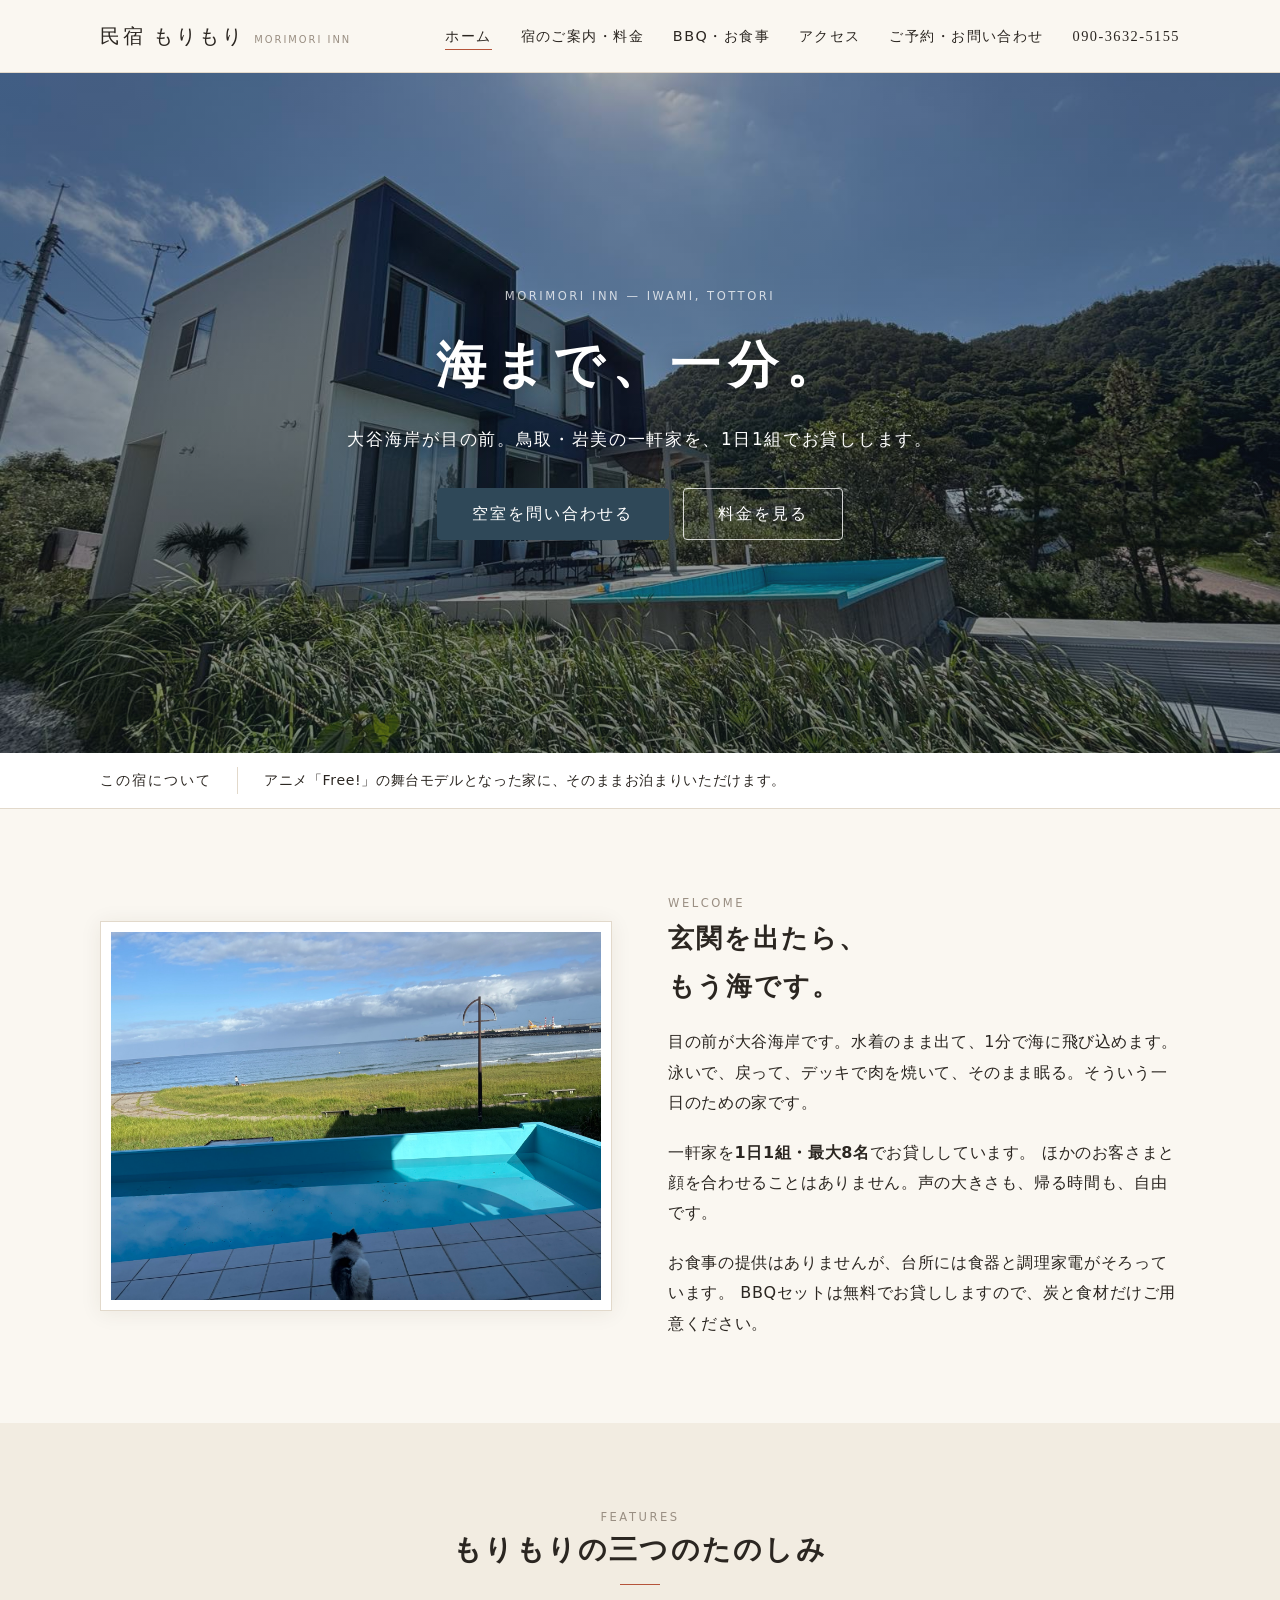
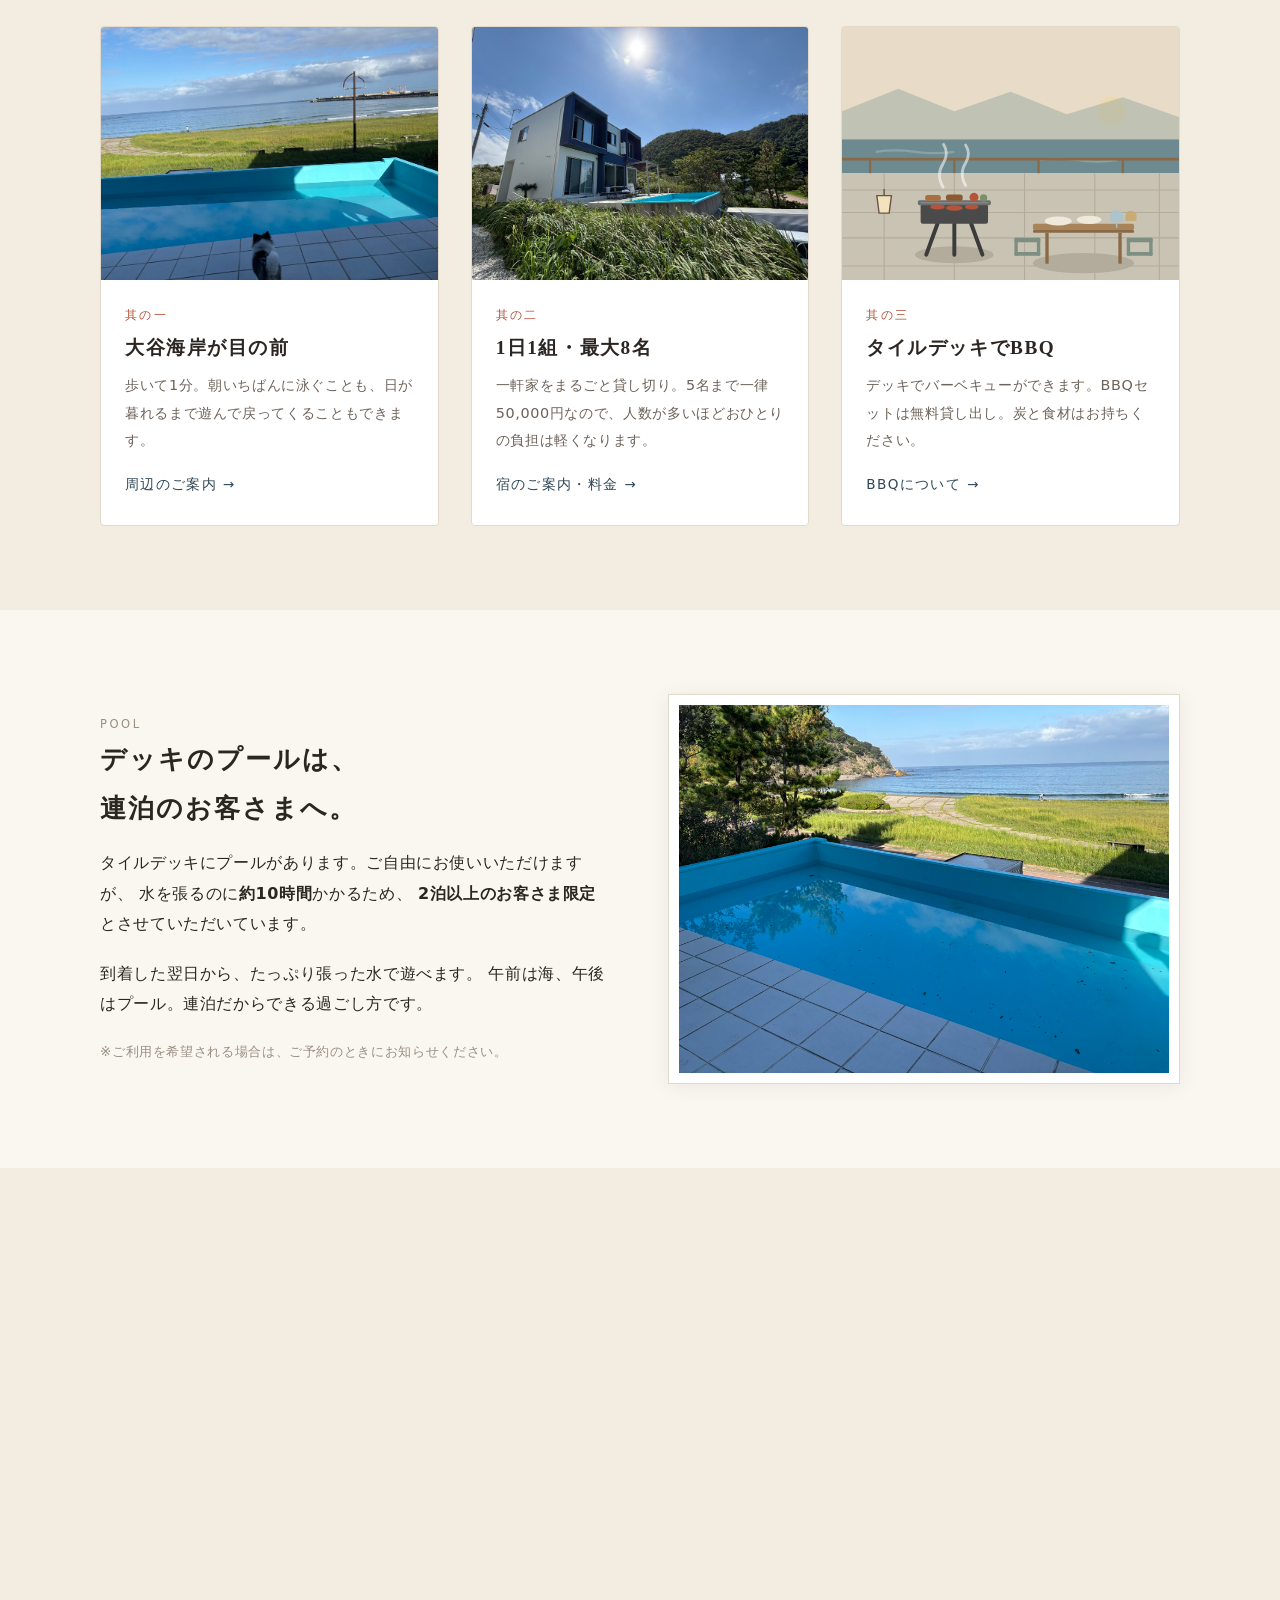
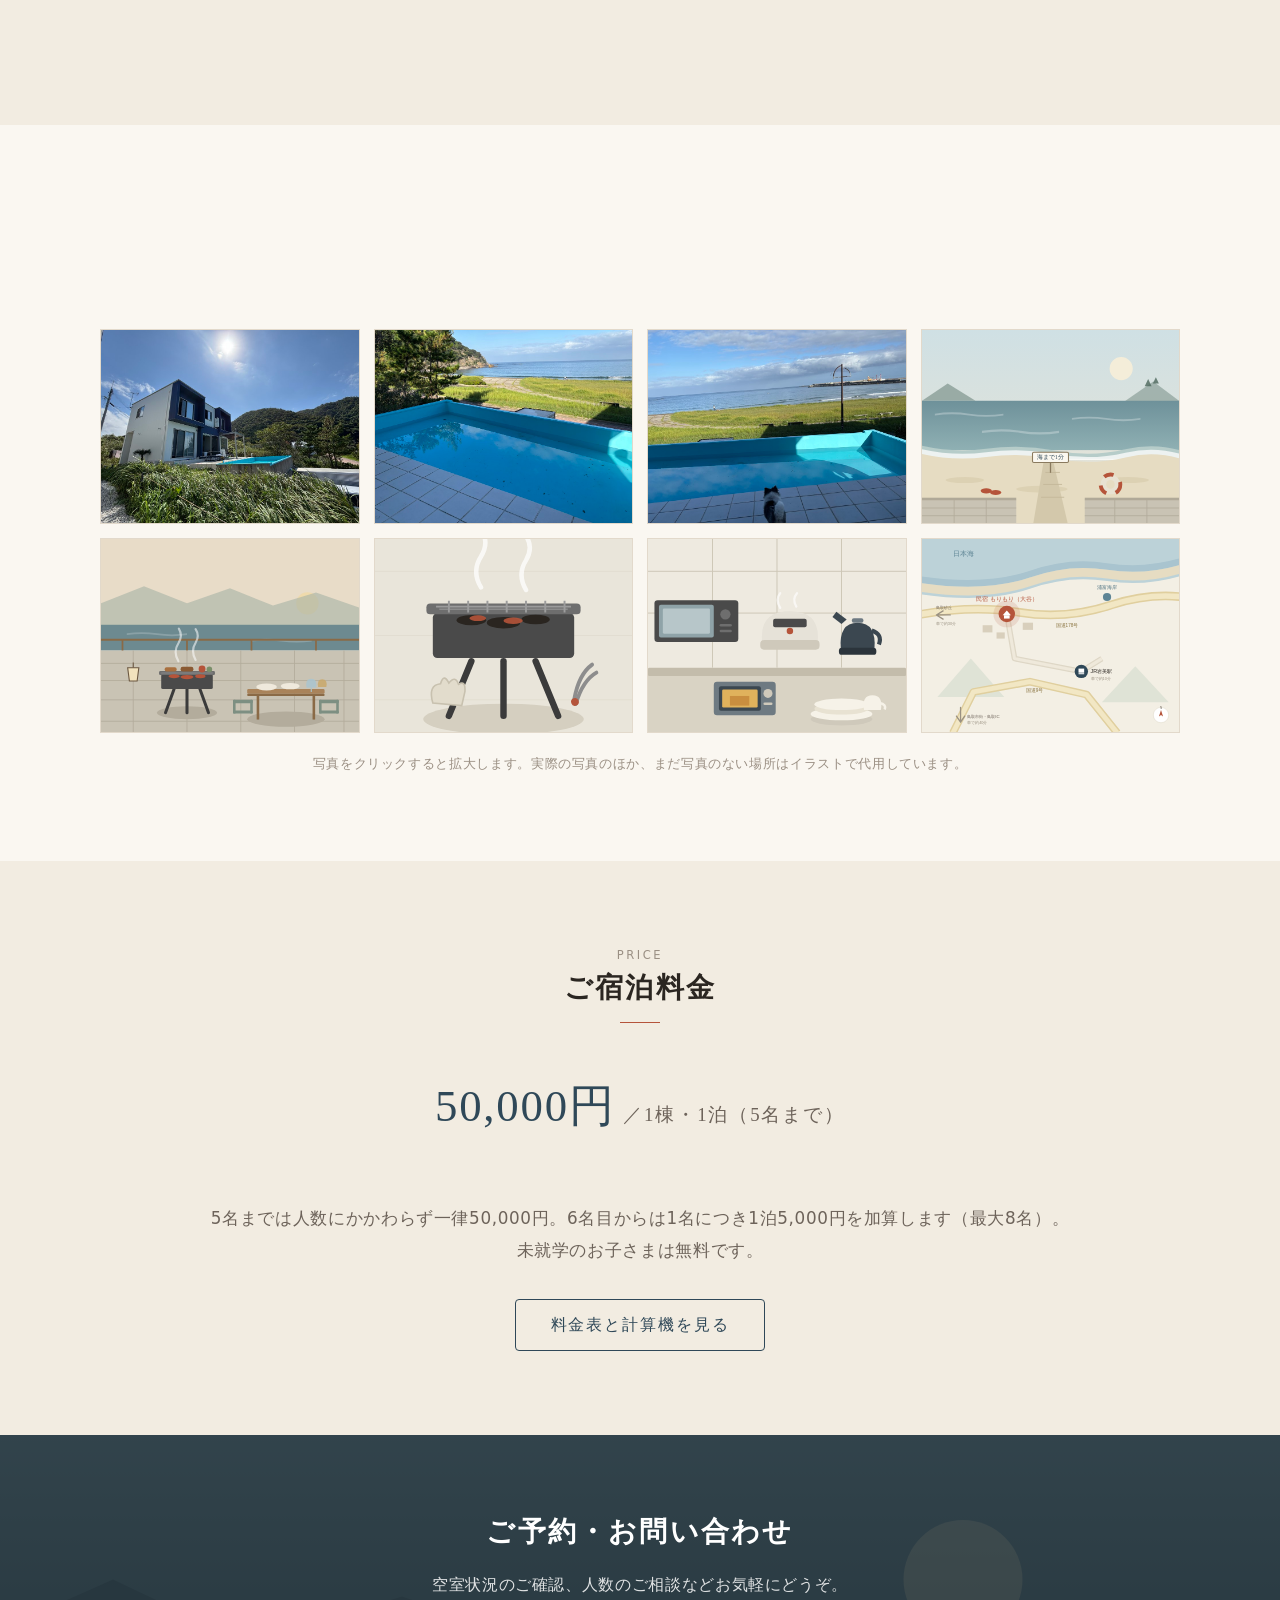
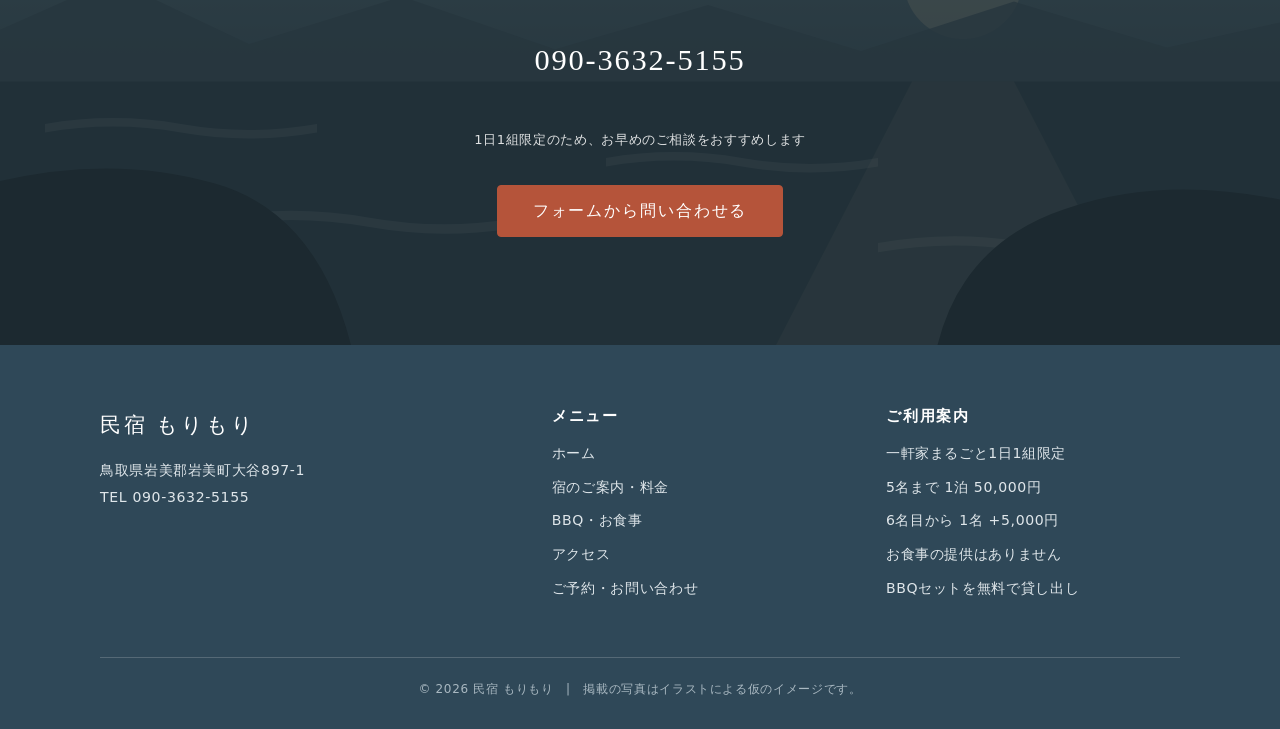
==== index.html @ f7eefd0c "民宿もりもりのウェブサイトを追加 鳥取県岩美町の一棟貸し宿のサイト。ビルド不要の静的HTML/CSS/JSで構成。  - トップ、宿のご案内・料金、BBQ・お食事、アクセス、ご予約の5ページ - 人数" ====
<!DOCTYPE html>
<html lang="ja">
<head>
<meta charset="UTF-8">
<meta name="viewport" content="width=device-width, initial-scale=1">
<title>民宿 もりもり｜大谷海岸が目の前、鳥取・岩美の一軒家貸し切り</title>
<meta name="description" content="海まで徒歩1分。鳥取県岩美町大谷の一軒家を1日1組・最大8名で貸し切り。5名まで1泊50,000円、タイルデッキでBBQ。アニメ「Free!」の舞台モデルになった家です。">
<meta property="og:title" content="民宿 もりもり｜大谷海岸が目の前、鳥取・岩美の一軒家貸し切り">
<meta property="og:description" content="海まで徒歩1分。鳥取県岩美町大谷の一軒家を1日1組・最大8名で貸し切り。5名まで1泊50,000円、タイルデッキでBBQ。アニメ「Free!」の舞台モデルになった家です。">
<meta property="og:type" content="website">
<meta property="og:image" content="images/photo-exterior.jpg">
<link rel="icon" type="image/svg+xml" href="images/favicon.svg">
<link rel="stylesheet" href="css/style.css">
<script src="js/main.js" defer></script>
</head>
<body>
<a class="skip-link" href="#main">本文へスキップ</a>

<header class="header">
  <div class="container header__inner">
    <a class="logo" href="index.html">
      民宿 もりもり
      <span class="logo__sub">MORIMORI INN</span>
    </a>

    <button class="nav-toggle" type="button" aria-expanded="false" aria-controls="global-nav">
      <span></span><span></span><span></span>
      <span class="visually-hidden">メニューを開く</span>
    </button>

    <nav class="nav" id="global-nav" aria-label="メインメニュー">
      <ul class="nav__list">
        <li><a href="index.html" aria-current="page">ホーム</a></li>
        <li><a href="house.html">宿のご案内・料金</a></li>
        <li><a href="bbq.html">BBQ・お食事</a></li>
        <li><a href="access.html">アクセス</a></li>
        <li><a href="contact.html">ご予約・お問い合わせ</a></li>
        <li class="nav__tel"><a href="tel:09036325155">090-3632-5155</a></li>
      </ul>
    </nav>
  </div>
</header>

<main id="main">

<section class="hero">
  <img class="hero__bg" src="images/photo-exterior-hero.jpg" alt="">
  <div class="hero__overlay"></div>
  <div class="hero__body">
    <span class="en">Morimori Inn &mdash; Iwami, Tottori</span>
    <h1 class="hero__title">海まで、一分。</h1>
    <p class="hero__lead">大谷海岸が目の前。鳥取・岩美の一軒家を、1日1組でお貸しします。</p>
    <div class="hero__actions">
      <a class="btn" href="contact.html">空室を問い合わせる</a>
      <a class="btn btn--ghost" href="house.html">料金を見る</a>
    </div>
  </div>
</section>

<div class="topics">
  <div class="container topics__inner">
    <span class="topics__label">この宿について</span>
    <ul class="topics__list">
      <li>アニメ「Free!」の舞台モデルとなった家に、そのままお泊まりいただけます。</li>
    </ul>
  </div>
</div>

<section class="section">
  <div class="container">
    <div class="greeting__grid">
      <div class="frame reveal">
        <img src="images/photo-sea.jpg" alt="デッキから見た大谷海岸。芝地の先がすぐ砂浜です" width="1800" height="1350">
      </div>
      <div class="greeting__body reveal">
        <span class="en">Welcome</span>
        <h2>玄関を出たら、<br>もう海です。</h2>
        <p>
          目の前が大谷海岸です。水着のまま出て、1分で海に飛び込めます。
          泳いで、戻って、デッキで肉を焼いて、そのまま眠る。そういう一日のための家です。
        </p>
        <p>
          一軒家を<strong>1日1組・最大8名</strong>でお貸ししています。
          ほかのお客さまと顔を合わせることはありません。声の大きさも、帰る時間も、自由です。
        </p>
        <p>
          お食事の提供はありませんが、台所には食器と調理家電がそろっています。
          BBQセットは無料でお貸ししますので、炭と食材だけご用意ください。
        </p>
      </div>
    </div>
  </div>
</section>

<section class="section section--tint">
  <div class="container">
    <div class="section-title reveal">
      <span class="en">Features</span>
      <h2>もりもりの三つのたのしみ</h2>
    </div>

    <div class="features">
      <article class="feature reveal">
        <img src="images/photo-sea-sm.jpg" alt="デッキから見た大谷海岸" width="900" height="675">
        <div class="feature__body">
          <span class="feature__no">其の一</span>
          <h3>大谷海岸が目の前</h3>
          <p>歩いて1分。朝いちばんに泳ぐことも、日が暮れるまで遊んで戻ってくることもできます。</p>
          <a class="more" href="access.html">周辺のご案内</a>
        </div>
      </article>

      <article class="feature reveal">
        <img src="images/photo-exterior-sm.jpg" alt="一軒家の外観" width="900" height="675">
        <div class="feature__body">
          <span class="feature__no">其の二</span>
          <h3>1日1組・最大8名</h3>
          <p>一軒家をまるごと貸し切り。5名まで一律50,000円なので、人数が多いほどおひとりの負担は軽くなります。</p>
          <a class="more" href="house.html">宿のご案内・料金</a>
        </div>
      </article>

      <article class="feature reveal">
        <img src="images/deck-bbq.svg" alt="タイルデッキでのバーベキュー" width="1200" height="900">
        <div class="feature__body">
          <span class="feature__no">其の三</span>
          <h3>タイルデッキでBBQ</h3>
          <p>デッキでバーベキューができます。BBQセットは無料貸し出し。炭と食材はお持ちください。</p>
          <a class="more" href="bbq.html">BBQについて</a>
        </div>
      </article>
    </div>
  </div>
</section>

<section class="section">
  <div class="container">
    <div class="greeting__grid">
      <div class="greeting__body reveal">
        <span class="en">Pool</span>
        <h2>デッキのプールは、<br>連泊のお客さまへ。</h2>
        <p>
          タイルデッキにプールがあります。ご自由にお使いいただけますが、
          水を張るのに<strong>約10時間</strong>かかるため、
          <strong>2泊以上のお客さま限定</strong>とさせていただいています。
        </p>
        <p>
          到着した翌日から、たっぷり張った水で遊べます。
          午前は海、午後はプール。連泊だからできる過ごし方です。
        </p>
        <p style="font-size:.84rem;color:var(--ink-mute)">
          ※ご利用を希望される場合は、ご予約のときにお知らせください。
        </p>
      </div>
      <div class="frame reveal">
        <img src="images/photo-pool.jpg" alt="タイルデッキのプール。その先に大谷海岸が広がります" width="1800" height="1350">
      </div>
    </div>
  </div>
</section>

<section class="section section--tint">
  <div class="container">
    <div class="greeting__grid">
      <div class="greeting__body reveal">
        <span class="en">Anime Location</span>
        <h2>アニメ「Free!」の<br>舞台になった家</h2>
        <p>
          岩美町は、テレビアニメ「Free!」の舞台のモデルになった町です。
          この家も作中に登場しました。
        </p>
        <p>
          画面で見た場所に立って、そのまま泊まる。聖地巡礼でお越しの方に、
          そういう過ごし方をしていただけます。海も駅も、歩いた道もそのままです。
        </p>
        <p style="font-size:.84rem;color:var(--ink-mute)">
          ※当宿は作品の公式施設ではありません。訪問の際は、近隣のお住まいの方へのご配慮をお願いします。
        </p>
      </div>
      <div class="frame reveal">
        <img src="images/photo-exterior.jpg" alt="作中に登場した家の外観" width="1800" height="1350">
      </div>
    </div>
  </div>
</section>

<section class="section">
  <div class="container">
    <div class="section-title reveal">
      <span class="en">Gallery</span>
      <h2>宿のようす</h2>
    </div>
    <div class="gallery reveal">
      <button type="button"><img src="images/photo-exterior-sm.jpg" alt="一軒家の外観。奥に山、手前にプールとデッキ" loading="lazy"></button>
      <button type="button"><img src="images/photo-pool-sm.jpg" alt="タイルデッキのプールと、その先に広がる大谷海岸" loading="lazy"></button>
      <button type="button"><img src="images/photo-sea-sm.jpg" alt="デッキから見た大谷海岸と沖の防波堤" loading="lazy"></button>
      <button type="button"><img src="images/beach.svg" alt="海までの道のりのイメージ" loading="lazy"></button>
      <button type="button"><img src="images/deck-bbq.svg" alt="タイルデッキでのバーベキュー（イメージ）" loading="lazy"></button>
      <button type="button"><img src="images/grill.svg" alt="貸し出しているBBQコンロ（イメージ）" loading="lazy"></button>
      <button type="button"><img src="images/kitchen.svg" alt="台所の調理家電と食器（イメージ）" loading="lazy"></button>
      <button type="button"><img src="images/map.svg" alt="周辺の地図" loading="lazy"></button>
    </div>
    <p style="text-align:center;margin-top:1.2rem;font-size:.82rem;color:var(--ink-mute)">
      写真をクリックすると拡大します。実際の写真のほか、まだ写真のない場所はイラストで代用しています。
    </p>
  </div>
</section>

<section class="section section--tint">
  <div class="container">
    <div class="section-title reveal">
      <span class="en">Price</span>
      <h2>ご宿泊料金</h2>
    </div>
    <div class="price-highlight reveal">
      <p class="amount">50,000円<small>／1棟・1泊（5名まで）</small></p>
      <p class="lead">
        5名までは人数にかかわらず一律50,000円。6名目からは1名につき1泊5,000円を加算します（最大8名）。<br>
        未就学のお子さまは無料です。
      </p>
      <p style="margin-top:2rem"><a class="btn btn--ghost" href="house.html#price">料金表と計算機を見る</a></p>
    </div>
  </div>
</section>

<section class="cta">
  <img class="cta__bg" src="images/coast.svg" alt="">
  <div class="cta__overlay"></div>
  <div class="container cta__body">
    <h2>ご予約・お問い合わせ</h2>
    <p>空室状況のご確認、人数のご相談などお気軽にどうぞ。</p>
    <p><a class="cta__tel" href="tel:09036325155">090-3632-5155</a></p>
    <p class="cta__hours">1日1組限定のため、お早めのご相談をおすすめします</p>
    <p style="margin-top:1.6rem"><a class="btn btn--kaki" href="contact.html">フォームから問い合わせる</a></p>
  </div>
</section>

<script type="application/ld+json">
{
  "@context": "https://schema.org",
  "@type": "LodgingBusiness",
  "name": "民宿 もりもり",
  "description": "大谷海岸まで徒歩1分。鳥取県岩美町大谷の一軒家を1日1組・最大8名で貸し切りにできる宿。タイルデッキでBBQが楽しめます。",
  "telephone": "+81-90-3632-5155",
  "address": {
    "@type": "PostalAddress",
    "addressRegion": "鳥取県",
    "addressLocality": "岩美郡岩美町",
    "streetAddress": "大谷897-1",
    "addressCountry": "JP"
  },
  "numberOfRooms": 1,
  "checkinTime": "15:00",
  "checkoutTime": "10:00",
  "priceRange": "¥50,000〜¥65,000"
}
</script>
</main>

<footer class="footer">
  <div class="container">
    <div class="footer__grid">
      <div>
        <p class="footer__logo">民宿 もりもり</p>
        <p>
          鳥取県岩美郡岩美町大谷897-1<br>
          TEL <a href="tel:09036325155">090-3632-5155</a>
        </p>
      </div>
      <div>
        <h3>メニュー</h3>
        <ul>
          <li><a href="index.html">ホーム</a></li>
          <li><a href="house.html">宿のご案内・料金</a></li>
          <li><a href="bbq.html">BBQ・お食事</a></li>
          <li><a href="access.html">アクセス</a></li>
          <li><a href="contact.html">ご予約・お問い合わせ</a></li>
        </ul>
      </div>
      <div>
        <h3>ご利用案内</h3>
        <ul>
          <li>一軒家まるごと1日1組限定</li>
          <li>5名まで 1泊 50,000円</li>
          <li>6名目から 1名 +5,000円</li>
          <li>お食事の提供はありません</li>
          <li>BBQセットを無料で貸し出し</li>
        </ul>
      </div>
    </div>
    <p class="footer__copy">
      &copy; <span id="year">2026</span> 民宿 もりもり　|　掲載の写真はイラストによる仮のイメージです。
    </p>
  </div>
</footer>
</body>
</html>
---- css/style.css ----
@charset "UTF-8";

/* =========================================================
   民宿 もりもり - 共通スタイル
   1. 変数・リセット
   2. タイポグラフィ
   3. 共通パーツ（ヘッダー / フッター / ボタン / セクション）
   4. トップページ
   5. 下層ページ（客室・料理・アクセス・お問い合わせ）
   6. レスポンシブ
   ========================================================= */

/* ---------- 1. 変数・リセット ---------- */
:root {
  --bg:        #faf7f1;  /* 生成り */
  --bg-tint:   #f2ece1;  /* 一段濃い和紙色 */
  --surface:   #ffffff;
  --ink:       #2b2621;  /* 墨 */
  --ink-sub:   #6d635a;
  --ink-mute:  #9a8f83;
  --accent:    #2f4858;  /* 藍 */
  --accent-dk: #223644;
  --kaki:      #b5543a;  /* 柿渋 */
  --line:      #e2d9cb;
  --shadow:    0 2px 20px rgba(60, 45, 30, .08);
  --radius:    4px;
  --maxw:      1080px;
  --nav-h:     72px;

  --serif: "Yu Mincho", YuMincho, "Hiragino Mincho ProN", "Hiragino Mincho Pro", "Noto Serif JP", "MS PMincho", serif;
  --sans:  "Hiragino Kaku Gothic ProN", "Hiragino Sans", "Noto Sans JP", Meiryo, system-ui, sans-serif;
}

*, *::before, *::after { box-sizing: border-box; }

html { scroll-behavior: smooth; }

/* ページ内リンクの着地点が固定ヘッダーに隠れないようにする */
[id] { scroll-margin-top: calc(var(--nav-h) + 24px); }

body {
  margin: 0;
  background: var(--bg);
  color: var(--ink);
  font-family: var(--sans);
  font-size: 16px;
  line-height: 1.9;
  letter-spacing: .04em;
  -webkit-font-smoothing: antialiased;
  text-size-adjust: 100%;
}

img, svg { max-width: 100%; height: auto; vertical-align: middle; }
a { color: var(--accent); text-decoration: none; transition: opacity .2s, color .2s; }
a:hover { opacity: .7; }
ul, ol { padding-left: 1.3em; }
figure { margin: 0; }

/* キーボード操作時のフォーカスを明示 */
:focus-visible { outline: 2px solid var(--kaki); outline-offset: 3px; }

/* 読み上げ専用テキスト */
.visually-hidden {
  position: absolute; width: 1px; height: 1px;
  margin: -1px; padding: 0; border: 0;
  clip-path: inset(50%); overflow: hidden; white-space: nowrap;
}

/* スキップリンク */
.skip-link {
  position: absolute; top: -100px; left: 16px; z-index: 200;
  background: var(--accent); color: #fff;
  padding: 10px 18px; border-radius: 0 0 var(--radius) var(--radius);
}
.skip-link:focus { top: 0; }

/* ---------- 2. タイポグラフィ ---------- */
h1, h2, h3, h4 {
  font-family: var(--serif);
  font-weight: 600;
  line-height: 1.5;
  letter-spacing: .08em;
  margin: 0 0 .6em;
}
h2 { font-size: 1.75rem; }
h3 { font-size: 1.2rem; }
p  { margin: 0 0 1.2em; }
p:last-child { margin-bottom: 0; }

.lead { font-size: 1.05rem; color: var(--ink-sub); }
.en   { font-family: var(--sans); font-size: .72rem; letter-spacing: .22em; color: var(--ink-mute); text-transform: uppercase; display: block; }

/* 縦書き風の飾り罫を持つ見出し */
.section-title { text-align: center; margin-bottom: 2.6rem; }
.section-title h2 { margin-bottom: .2em; }
.section-title h2::after {
  content: ""; display: block;
  width: 40px; height: 1px; margin: .8rem auto 0;
  background: var(--kaki);
}

/* ---------- 3. 共通パーツ ---------- */
.container { width: min(100% - 40px, var(--maxw)); margin-inline: auto; }
.section { padding: 84px 0; }
.section--tint { background: var(--bg-tint); }

/* ヘッダー */
.header {
  position: sticky; top: 0; z-index: 100;
  background: rgba(250, 247, 241, .94);
  backdrop-filter: blur(6px);
  border-bottom: 1px solid var(--line);
}
.header__inner {
  height: var(--nav-h);
  display: flex; align-items: center; justify-content: space-between;
}
.logo { display: flex; align-items: baseline; gap: .6rem; font-family: var(--serif); font-size: 1.25rem; letter-spacing: .14em; color: var(--ink); }
.logo:hover { opacity: 1; color: var(--accent); }
.logo__sub { font-family: var(--sans); font-size: .62rem; letter-spacing: .2em; color: var(--ink-mute); }

.nav__list { display: flex; align-items: center; gap: 1.8rem; list-style: none; margin: 0; padding: 0; }
.nav__list a { color: var(--ink); font-size: .9rem; letter-spacing: .1em; padding: .4em 0; position: relative; }
.nav__list a::after {
  content: ""; position: absolute; left: 0; bottom: 0;
  width: 100%; height: 1px; background: var(--kaki);
  transform: scaleX(0); transform-origin: right; transition: transform .25s;
}
.nav__list a:hover { opacity: 1; }
.nav__list a:hover::after,
.nav__list a[aria-current="page"]::after { transform: scaleX(1); transform-origin: left; }

.nav__tel { font-family: var(--serif); font-size: 1rem; letter-spacing: .06em; }

/* ハンバーガー */
.nav-toggle {
  display: none;
  width: 44px; height: 44px; padding: 0;
  background: none; border: 0; cursor: pointer;
}
.nav-toggle span {
  display: block; width: 24px; height: 1px; margin: 6px auto;
  background: var(--ink); transition: transform .3s, opacity .3s;
}
.nav-toggle[aria-expanded="true"] span:nth-child(1) { transform: translateY(7px) rotate(45deg); }
.nav-toggle[aria-expanded="true"] span:nth-child(2) { opacity: 0; }
.nav-toggle[aria-expanded="true"] span:nth-child(3) { transform: translateY(-7px) rotate(-45deg); }

/* ボタン */
.btn {
  display: inline-flex; align-items: center; justify-content: center; gap: .5em;
  min-height: 52px; padding: 0 2.2em;
  font-family: var(--serif); font-size: .98rem; letter-spacing: .12em;
  border: 1px solid var(--accent); border-radius: var(--radius);
  background: var(--accent); color: #fff; cursor: pointer;
  transition: background .25s, color .25s, border-color .25s;
}
.btn:hover { background: var(--accent-dk); border-color: var(--accent-dk); color: #fff; opacity: 1; }
.btn--ghost { background: transparent; color: var(--accent); }
.btn--ghost:hover { background: var(--accent); color: #fff; }
.btn--kaki { background: var(--kaki); border-color: var(--kaki); }
.btn--kaki:hover { background: #99432c; border-color: #99432c; }

/* 罫線で囲った情報ボックス */
.note {
  border: 1px solid var(--line); background: var(--surface);
  padding: 1.4rem 1.6rem; border-radius: var(--radius);
  font-size: .92rem; color: var(--ink-sub);
}
.note h3 { font-size: 1rem; margin-bottom: .5em; color: var(--ink); }
.note ul { margin: 0; }

/* 表 */
.table { width: 100%; border-collapse: collapse; font-size: .95rem; background: var(--surface); }
.table th, .table td { padding: .9rem 1rem; border: 1px solid var(--line); text-align: left; vertical-align: top; }
.table th { background: var(--bg-tint); font-weight: 600; white-space: nowrap; }
.table td.num { text-align: right; font-variant-numeric: tabular-nums; white-space: nowrap; }
.table-wrap { overflow-x: auto; }

/* パンくず */
.breadcrumb { font-size: .78rem; color: var(--ink-mute); padding: 1rem 0; }
.breadcrumb ol { display: flex; flex-wrap: wrap; gap: .5em; list-style: none; margin: 0; padding: 0; }
.breadcrumb li + li::before { content: "／"; margin-right: .5em; color: var(--line); }
.breadcrumb a { color: var(--ink-sub); }

/* 下層ページの見出し帯 */
.page-head { position: relative; padding: 56px 0 44px; background: var(--bg-tint); border-bottom: 1px solid var(--line); text-align: center; }
.page-head h1 { font-size: 2rem; margin-bottom: .2em; }
.page-head p { color: var(--ink-sub); font-size: .95rem; margin: 0; }

/* フッター */
.footer { background: var(--accent); color: #dfe6ea; padding: 60px 0 28px; font-size: .88rem; }
.footer a { color: #dfe6ea; }
.footer__grid { display: grid; grid-template-columns: 1.4fr 1fr 1fr; gap: 40px; }
.footer__logo { font-family: var(--serif); font-size: 1.3rem; letter-spacing: .14em; color: #fff; margin-bottom: .8rem; }
.footer h3 { color: #fff; font-size: .95rem; letter-spacing: .12em; margin-bottom: .8em; }
.footer ul { list-style: none; margin: 0; padding: 0; }
.footer li { margin-bottom: .5em; }
.footer__copy { margin-top: 48px; padding-top: 20px; border-top: 1px solid rgba(255,255,255,.18); text-align: center; font-size: .75rem; color: #a9b8c1; }

/* スクロールで現れるアニメーション（JSが .is-visible を付与） */
.reveal { opacity: 0; transform: translateY(18px); transition: opacity .7s ease, transform .7s ease; }
.reveal.is-visible { opacity: 1; transform: none; }
@media (prefers-reduced-motion: reduce) {
  html { scroll-behavior: auto; }
  .reveal { opacity: 1; transform: none; transition: none; }
}

/* ---------- 4. トップページ ---------- */
.hero { position: relative; height: clamp(440px, 78vh, 680px); overflow: hidden; display: grid; place-items: center; }
.hero__bg { position: absolute; inset: 0; width: 100%; height: 100%; object-fit: cover; }
.hero__bg::after { content: ""; }
.hero__overlay { position: absolute; inset: 0; background: linear-gradient(180deg, rgba(20,28,34,.34), rgba(20,28,34,.5)); }
.hero__body { position: relative; text-align: center; color: #fff; padding: 0 20px; }
.hero__body .en { color: rgba(255,255,255,.75); margin-bottom: 1rem; }
.hero__title {
  font-family: var(--serif); font-size: clamp(1.9rem, 5.2vw, 3.1rem);
  line-height: 1.7; letter-spacing: .16em; margin: 0 0 1rem;
  text-shadow: 0 2px 18px rgba(0,0,0,.35);
}
.hero__lead { font-size: clamp(.9rem, 2.4vw, 1.05rem); letter-spacing: .1em; margin-bottom: 2rem; text-shadow: 0 2px 12px rgba(0,0,0,.4); }
.hero__actions { display: flex; gap: 14px; justify-content: center; flex-wrap: wrap; }
.hero__actions .btn--ghost { color: #fff; border-color: rgba(255,255,255,.8); }
.hero__actions .btn--ghost:hover { background: #fff; color: var(--accent); border-color: #fff; }

/* お知らせ帯 */
.topics { background: var(--surface); border-bottom: 1px solid var(--line); }
.topics__inner { display: flex; align-items: center; gap: 1.6rem; padding: 14px 0; font-size: .88rem; }
.topics__label { font-family: var(--serif); letter-spacing: .14em; white-space: nowrap; border-right: 1px solid var(--line); padding-right: 1.6rem; }
.topics__list { list-style: none; margin: 0; padding: 0; overflow: hidden; }
.topics__list li { display: flex; gap: 1rem; }
.topics__list time { color: var(--ink-mute); font-variant-numeric: tabular-nums; white-space: nowrap; }

/* ごあいさつ */
.greeting__grid { display: grid; grid-template-columns: 1fr 1fr; gap: 56px; align-items: center; }
.greeting__body h2 { font-size: 1.6rem; line-height: 1.9; }
.greeting__sign { font-family: var(--serif); text-align: right; color: var(--ink-sub); font-size: .9rem; }
.frame { border: 1px solid var(--line); padding: 10px; background: var(--surface); box-shadow: var(--shadow); }
.frame img { display: block; width: 100%; }

/* 3つの特徴 */
.features { display: grid; grid-template-columns: repeat(3, 1fr); gap: 32px; }
.feature { background: var(--surface); border: 1px solid var(--line); border-radius: var(--radius); overflow: hidden; display: flex; flex-direction: column; }
.feature img { display: block; width: 100%; aspect-ratio: 4 / 3; object-fit: cover; }
.feature__body { padding: 24px 24px 28px; flex: 1; display: flex; flex-direction: column; }
.feature__no { font-family: var(--serif); font-size: .75rem; letter-spacing: .2em; color: var(--kaki); display: block; margin-bottom: .6em; }
.feature h3 { margin-bottom: .5em; }
.feature p { font-size: .9rem; color: var(--ink-sub); margin-bottom: 1.2em; }
.feature .more { margin-top: auto; font-size: .85rem; letter-spacing: .1em; }
.feature .more::after { content: " →"; }

/* 料金ハイライト */
.price-highlight { text-align: center; }
.price-highlight .amount { font-family: var(--serif); font-size: clamp(2rem, 6vw, 2.8rem); letter-spacing: .04em; color: var(--accent); }
.price-highlight .amount small { font-size: .42em; letter-spacing: .1em; color: var(--ink-sub); margin-left: .4em; }

/* CTA帯 */
.cta { position: relative; padding: 76px 0; text-align: center; color: #fff; overflow: hidden; }
.cta__bg { position: absolute; inset: 0; width: 100%; height: 100%; object-fit: cover; }
.cta__overlay { position: absolute; inset: 0; background: rgba(28, 40, 48, .66); }
.cta__body { position: relative; }
.cta h2 { color: #fff; }
.cta p { color: rgba(255,255,255,.85); margin-bottom: 2rem; }
.cta__tel { font-family: var(--serif); font-size: 1.9rem; letter-spacing: .06em; color: #fff; display: inline-block; margin-bottom: .2em; }
.cta__hours { font-size: .82rem; color: rgba(255,255,255,.75); }

/* ---------- 5. 下層ページ ---------- */

/* 客室一覧 */
.room { display: grid; grid-template-columns: 1.1fr 1fr; gap: 48px; align-items: center; margin-bottom: 72px; }
.room:nth-child(even) .room__media { order: 2; }
.room:last-child { margin-bottom: 0; }
.room__media img { display: block; width: 100%; border: 1px solid var(--line); }
.room__name { display: flex; align-items: baseline; gap: .8rem; flex-wrap: wrap; margin-bottom: .4em; }
.room__name h2 { margin: 0; font-size: 1.5rem; }
.room__tag { font-size: .72rem; letter-spacing: .1em; color: #fff; background: var(--kaki); padding: .25em .9em; border-radius: 999px; }
.room__spec { list-style: none; margin: 1.2rem 0; padding: 0; border-top: 1px solid var(--line); font-size: .9rem; }
.room__spec li { display: flex; gap: 1rem; padding: .6rem 0; border-bottom: 1px solid var(--line); }
.room__spec dt, .room__spec .label { width: 6.5em; flex: none; color: var(--ink-mute); }

/* 料理 */
.dish-grid { display: grid; grid-template-columns: repeat(3, 1fr); gap: 28px; }
.dish { background: var(--surface); border: 1px solid var(--line); }
.dish img { display: block; width: 100%; aspect-ratio: 1 / 1; object-fit: cover; }
.dish__body { padding: 18px 20px 22px; }
.dish h3 { font-size: 1.05rem; margin-bottom: .3em; }
.dish p { font-size: .86rem; color: var(--ink-sub); }

.season-list { display: grid; grid-template-columns: repeat(4, 1fr); gap: 20px; }
.season { background: var(--surface); border-top: 3px solid var(--kaki); padding: 22px 20px; }
.season h3 { font-size: 1.05rem; margin-bottom: .4em; }
.season p { font-size: .86rem; color: var(--ink-sub); }

/* アクセス */
.access-grid { display: grid; grid-template-columns: 1fr 1fr; gap: 48px; align-items: start; }
.map-frame { border: 1px solid var(--line); background: var(--surface); padding: 10px; }
.route { list-style: none; margin: 0; padding: 0; }
.route li { position: relative; padding: 0 0 26px 30px; border-left: 1px solid var(--line); margin-left: 6px; }
.route li:last-child { border-left-color: transparent; padding-bottom: 0; }
.route li::before {
  content: ""; position: absolute; left: -5px; top: .55em;
  width: 9px; height: 9px; border-radius: 50%;
  background: var(--bg); border: 2px solid var(--kaki);
}
.route h3 { font-size: 1rem; margin-bottom: .2em; }
.route p { font-size: .88rem; color: var(--ink-sub); margin: 0; }

.spot-grid { display: grid; grid-template-columns: repeat(3, 1fr); gap: 28px; }
.spot { background: var(--surface); border: 1px solid var(--line); padding: 22px 24px; }
.spot__dist { font-size: .75rem; letter-spacing: .1em; color: var(--kaki); display: block; margin-bottom: .4em; }
.spot h3 { font-size: 1.05rem; }
.spot p { font-size: .86rem; color: var(--ink-sub); }

/* お問い合わせフォーム */
.form-layout { display: grid; grid-template-columns: 1.4fr 1fr; gap: 56px; align-items: start; }
.form { background: var(--surface); border: 1px solid var(--line); padding: 32px; border-radius: var(--radius); }
.field { margin-bottom: 24px; }
.field > label, .field > .field__label {
  display: block; font-size: .88rem; letter-spacing: .08em; margin-bottom: .5em; font-weight: 600;
}
.required { font-size: .68rem; color: #fff; background: var(--kaki); padding: .2em .6em; border-radius: 2px; margin-left: .6em; letter-spacing: .08em; vertical-align: .1em; }
.optional { font-size: .68rem; color: var(--ink-sub); background: var(--bg-tint); border: 1px solid var(--line); padding: .2em .6em; border-radius: 2px; margin-left: .6em; letter-spacing: .08em; vertical-align: .1em; }

.field input[type="text"],
.field input[type="email"],
.field input[type="tel"],
.field input[type="date"],
.field input[type="number"],
.field select,
.field textarea {
  width: 100%; padding: .8em 1em;
  font-family: inherit; font-size: .95rem; color: var(--ink);
  background: var(--bg); border: 1px solid var(--line); border-radius: var(--radius);
  transition: border-color .2s, background .2s;
}
.field textarea { min-height: 150px; resize: vertical; line-height: 1.8; }
.field input:focus, .field select:focus, .field textarea:focus {
  border-color: var(--accent); background: #fff; outline: none;
}
.field__row { display: grid; grid-template-columns: 1fr 1fr; gap: 16px; }
.field__hint { font-size: .78rem; color: var(--ink-mute); margin-top: .4em; }
.field__error { display: none; font-size: .8rem; color: var(--kaki); margin-top: .4em; }
.field.has-error input,
.field.has-error select,
.field.has-error textarea { border-color: var(--kaki); background: #fdf5f3; }
.field.has-error .field__error { display: block; }

.radio-group { display: flex; flex-wrap: wrap; gap: 10px; }
.radio-group label {
  display: inline-flex; align-items: center; gap: .5em;
  padding: .6em 1.2em; border: 1px solid var(--line); border-radius: var(--radius);
  background: var(--bg); font-size: .9rem; cursor: pointer; transition: border-color .2s, background .2s;
}
.radio-group label:hover { border-color: var(--accent); }
.radio-group input { accent-color: var(--accent); }

.form__submit { text-align: center; margin-top: 32px; }
.form__submit .btn { min-width: 260px; }

.form-result {
  display: none; margin-bottom: 24px; padding: 20px 24px;
  border-left: 3px solid var(--accent); background: var(--bg-tint); font-size: .92rem;
}
.form-result.is-shown { display: block; }
.form-result h3 { font-size: 1.05rem; margin-bottom: .4em; }

.contact-side .note + .note { margin-top: 20px; }
.contact-side .tel-big { font-family: var(--serif); font-size: 1.6rem; letter-spacing: .04em; color: var(--accent); display: block; }

/* よくある質問 */
.faq { border-top: 1px solid var(--line); }
.faq__item { border-bottom: 1px solid var(--line); }
.faq__q {
  width: 100%; display: flex; gap: 1rem; align-items: flex-start;
  padding: 1.2rem .2rem; background: none; border: 0; cursor: pointer;
  font-family: var(--serif); font-size: 1rem; text-align: left; color: var(--ink); letter-spacing: .06em;
}
.faq__q::before { content: "Q"; color: var(--kaki); font-size: .9rem; line-height: 1.8; }
.faq__q::after {
  content: ""; margin-left: auto; flex: none;
  width: 9px; height: 9px; margin-top: .55em;
  border-right: 1px solid var(--ink-sub); border-bottom: 1px solid var(--ink-sub);
  transform: rotate(45deg); transition: transform .25s;
}
.faq__q[aria-expanded="true"]::after { transform: rotate(-135deg); }
.faq__a { display: none; gap: 1rem; padding: 0 .2rem 1.4rem 2rem; font-size: .92rem; color: var(--ink-sub); }
.faq__a.is-open { display: block; }

/* 画像を並べるギャラリー（クリックで拡大） */
.gallery { display: grid; grid-template-columns: repeat(4, 1fr); gap: 14px; }
.gallery button { padding: 0; border: 1px solid var(--line); background: none; cursor: zoom-in; display: block; line-height: 0; }
.gallery img { display: block; width: 100%; aspect-ratio: 4 / 3; object-fit: cover; transition: opacity .25s; }
.gallery button:hover img { opacity: .82; }

.lightbox {
  position: fixed; inset: 0; z-index: 300;
  display: none; place-items: center;
  background: rgba(20, 24, 28, .88); padding: 24px;
}
.lightbox.is-open { display: grid; }
.lightbox img { max-width: min(100%, 900px); max-height: 82vh; border: 6px solid #fff; }
.lightbox__caption { color: #fff; text-align: center; font-size: .85rem; margin-top: 14px; letter-spacing: .08em; }
.lightbox__close {
  position: absolute; top: 18px; right: 18px;
  width: 48px; height: 48px; border: 1px solid rgba(255,255,255,.5); border-radius: 50%;
  background: none; color: #fff; font-size: 1.4rem; line-height: 1; cursor: pointer;
}
.lightbox__close:hover { background: rgba(255,255,255,.12); }


/* 料金計算機 */
.calc {
  max-width: 640px; margin: 44px auto 0;
  background: var(--surface); border: 1px solid var(--line);
  border-radius: var(--radius); padding: 30px 32px; box-shadow: var(--shadow);
}
.calc h3 { text-align: center; font-size: 1.1rem; margin-bottom: 1.4rem; }
.calc__row { display: grid; grid-template-columns: 1fr 1fr; gap: 18px; margin-bottom: 24px; }
.calc .field { margin-bottom: 0; }
.calc__result { border-top: 1px solid var(--line); padding-top: 22px; text-align: center; }
.calc__total {
  font-family: var(--serif); font-size: clamp(1.9rem, 6vw, 2.5rem);
  letter-spacing: .04em; color: var(--accent); margin: 0 0 .3em;
}
.calc__detail { font-size: .88rem; color: var(--ink-sub); margin: 0; line-height: 1.9; }
.calc__error { color: var(--kaki); font-size: .9rem; margin: 0; }
.calc__note { text-align: center; font-size: .78rem; color: var(--ink-mute); margin: 1.2rem 0 0; }

/* 確認結果の中のボタン */
.form-result__actions { display: flex; flex-wrap: wrap; gap: 12px; }

/* ---------- 6. レスポンシブ ---------- */
/* ナビゲーションは横幅が足りなくなる950px以下でメニュー式に切り替える */
@media (max-width: 950px) {
  .nav-toggle { display: block; }
  .nav {
    position: fixed; inset: var(--nav-h) 0 auto; z-index: 99;
    background: var(--bg); border-bottom: 1px solid var(--line);
    max-height: 0; overflow: hidden; transition: max-height .35s ease;
  }
  .nav.is-open { max-height: 80vh; overflow-y: auto; box-shadow: var(--shadow); }
  .nav__list { flex-direction: column; align-items: stretch; gap: 0; padding: 8px 20px 24px; }
  .nav__list li { border-bottom: 1px solid var(--line); }
  .nav__list li:last-child { border-bottom: 0; }
  .nav__list a { display: block; padding: 1em .2em; font-size: .95rem; }
  .nav__list a::after { display: none; }
  .nav__tel { padding-top: 1.2em; }
}

@media (max-width: 900px) {
  .greeting__grid,
  .room,
  .access-grid,
  .form-layout { grid-template-columns: 1fr; gap: 32px; }
  .room:nth-child(even) .room__media { order: 0; }
  .features,
  .dish-grid,
  .spot-grid { grid-template-columns: repeat(2, 1fr); gap: 20px; }
  .season-list { grid-template-columns: repeat(2, 1fr); }
  .footer__grid { grid-template-columns: 1fr 1fr; gap: 28px; }
}

@media (max-width: 720px) {
  body { font-size: 15px; line-height: 1.85; }
  .section { padding: 56px 0; }
  h2 { font-size: 1.45rem; }
  .page-head { padding: 40px 0 32px; }
  .page-head h1 { font-size: 1.6rem; }


  .features,
  .dish-grid,
  .spot-grid,
  .season-list,
  .calc__row,
  .field__row { grid-template-columns: 1fr; }
  .calc { padding: 22px 18px; }
  .gallery { grid-template-columns: repeat(2, 1fr); }
  .footer__grid { grid-template-columns: 1fr; }

  .topics__inner { flex-direction: column; align-items: flex-start; gap: .4rem; }
  .topics__label { border-right: 0; padding-right: 0; }
  .topics__list li { flex-direction: column; gap: 0; }

  .form { padding: 22px 18px; }
  .form__submit .btn { width: 100%; min-width: 0; }
  .btn { width: 100%; }
  .hero__actions { flex-direction: column; }
}

/* 印刷時はナビ等を省く */
@media print {
  .header, .footer, .cta, .hero__actions, .nav-toggle { display: none !important; }
  body { background: #fff; }
}
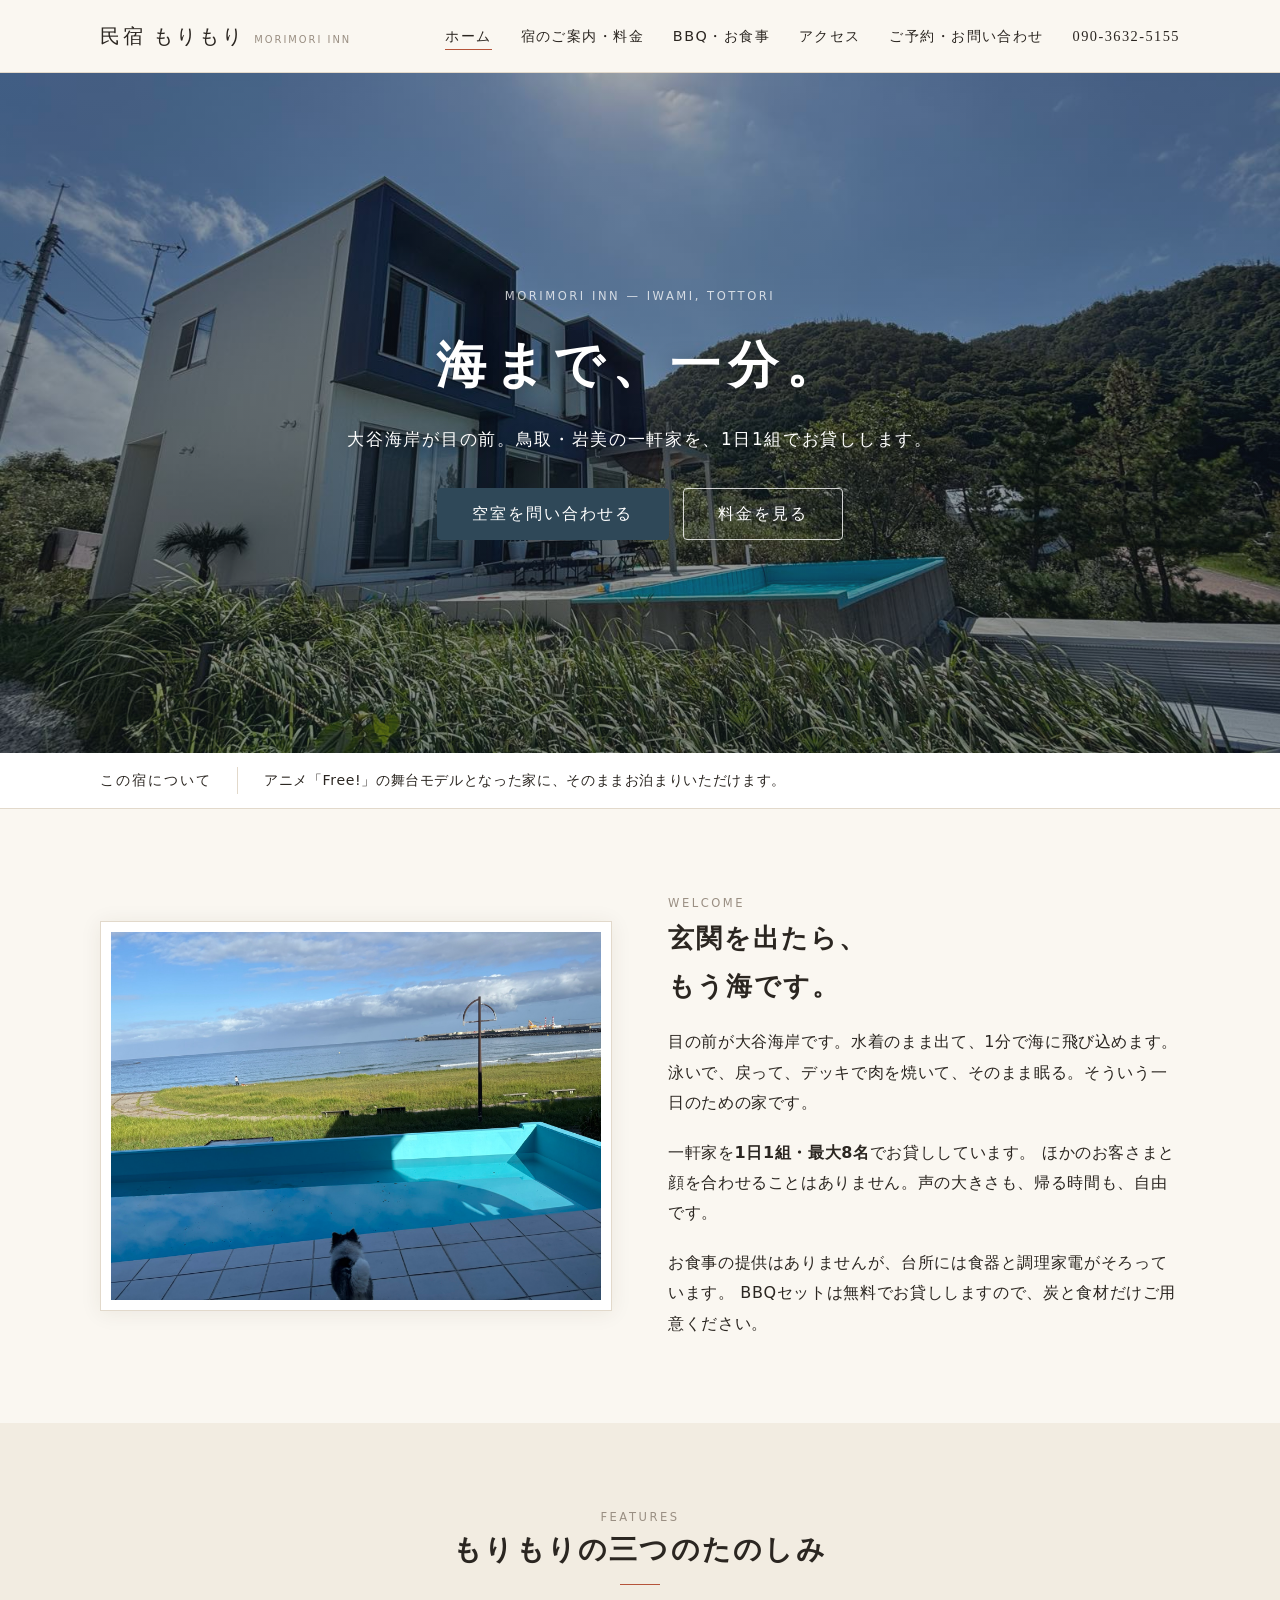
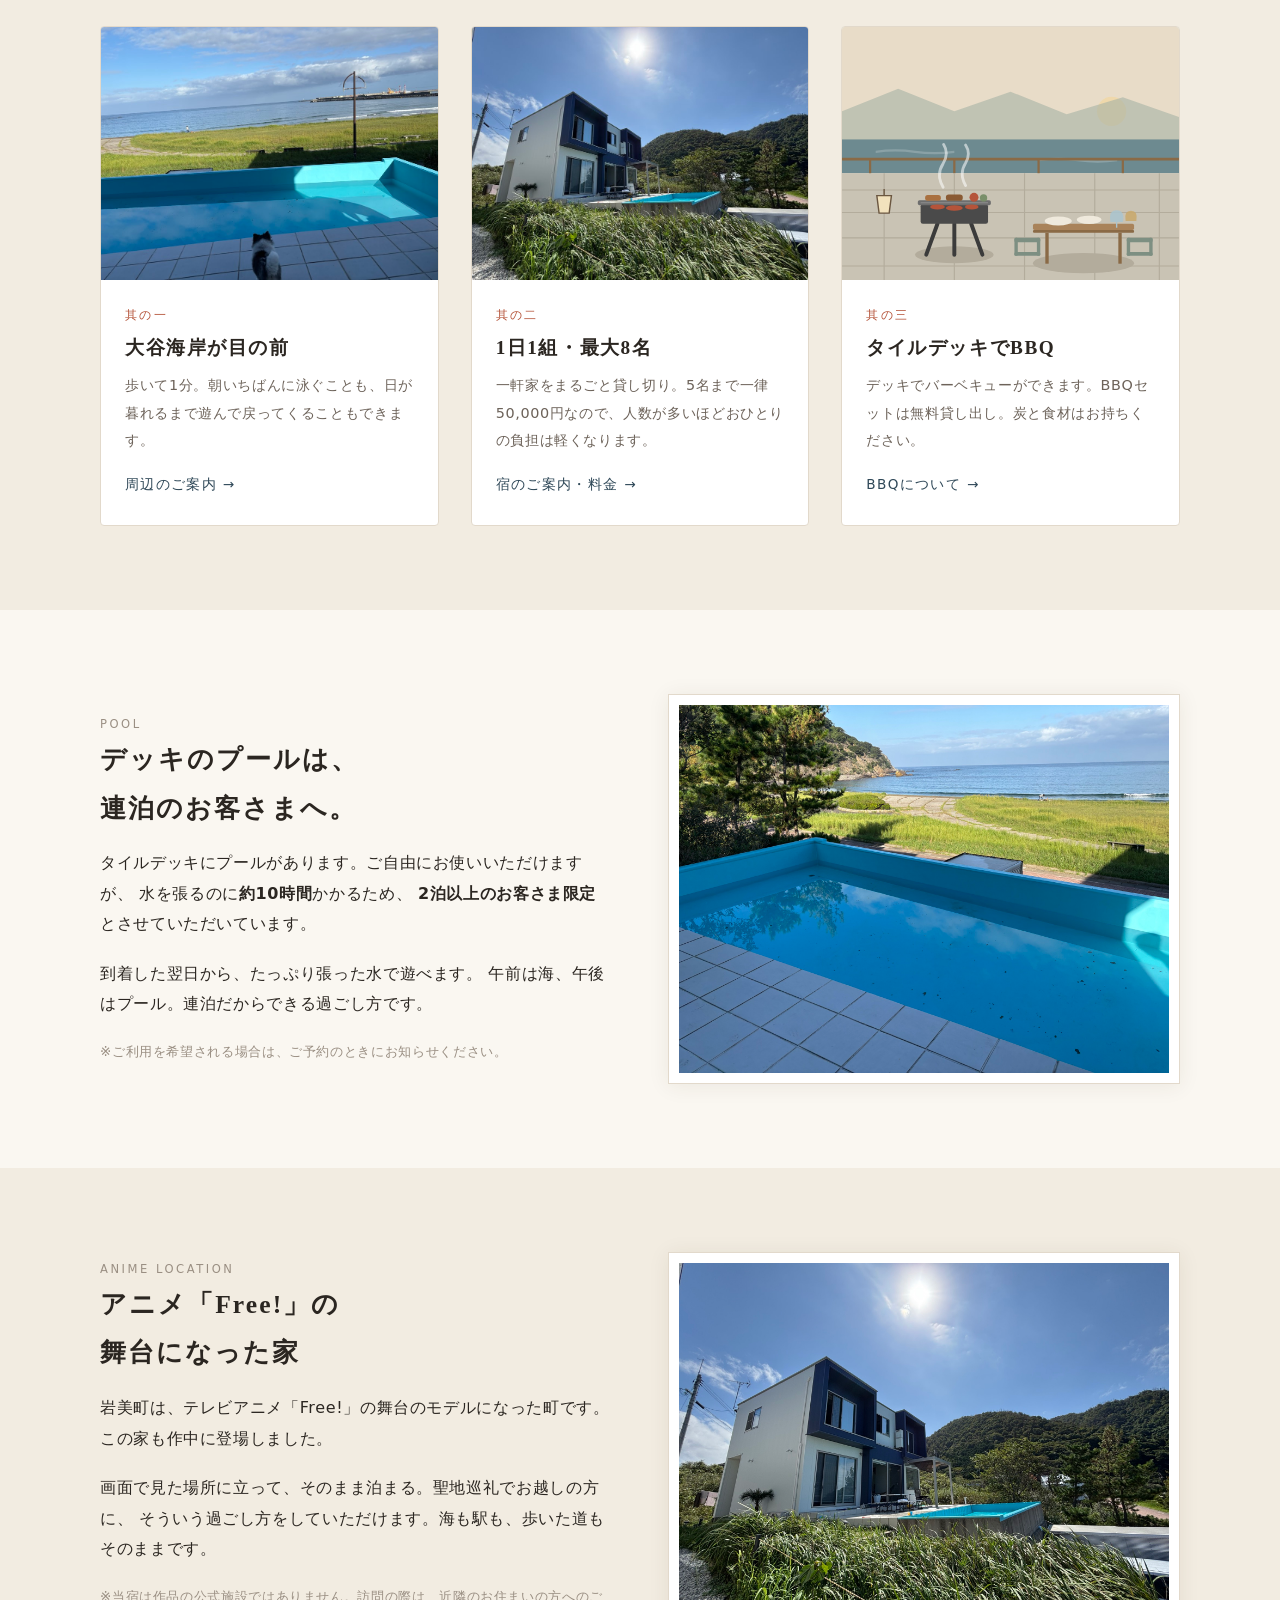
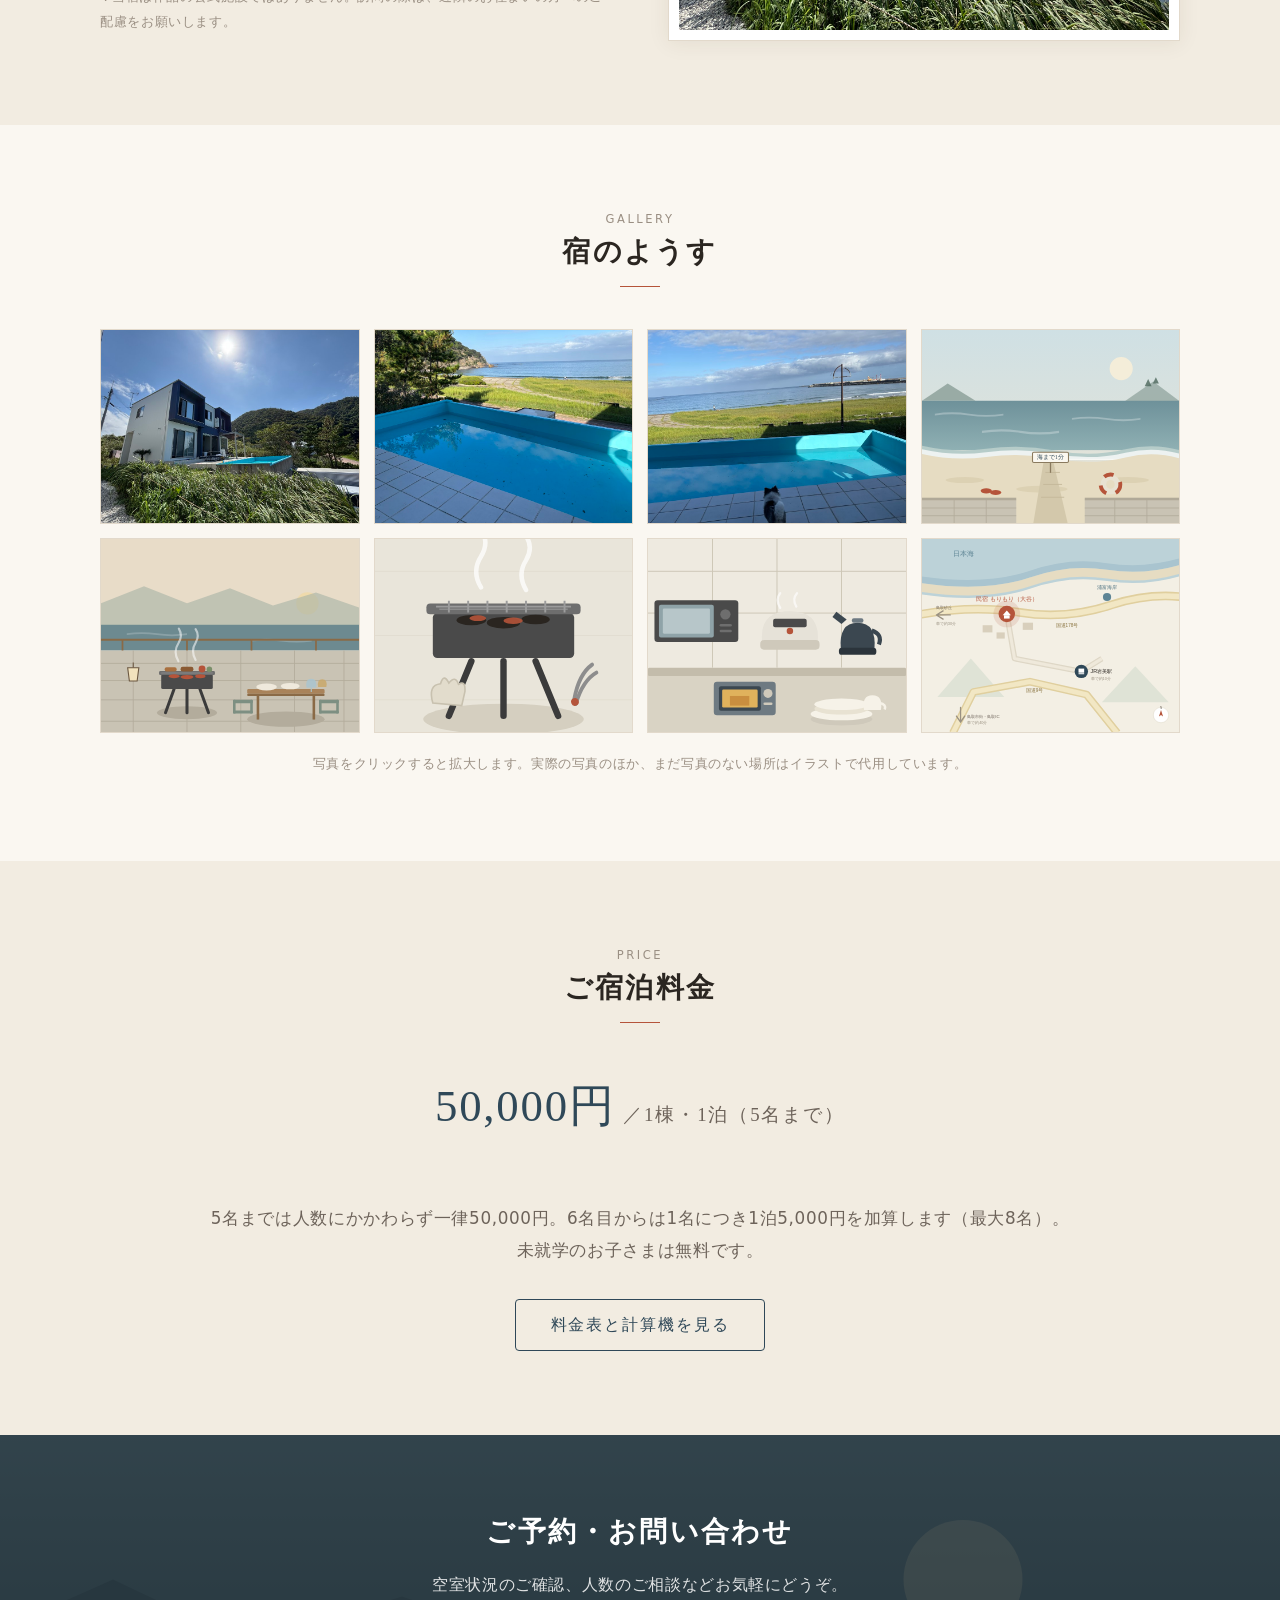
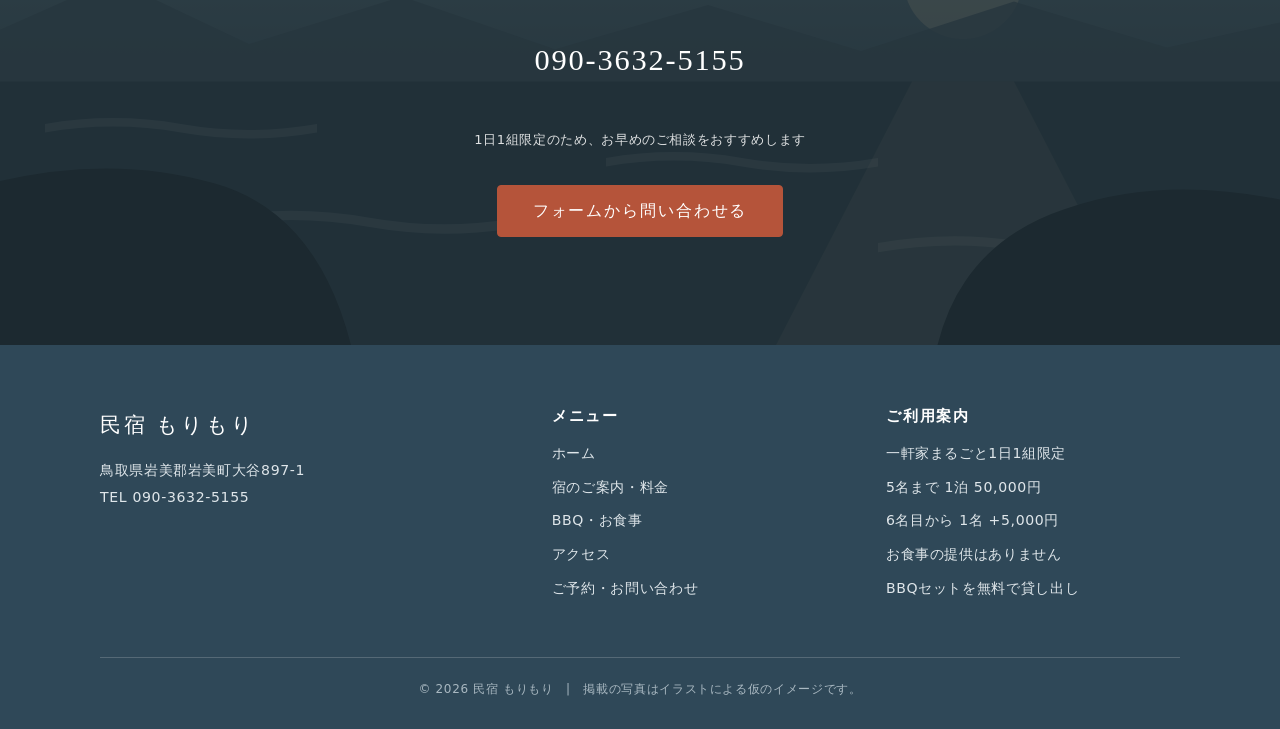
==== commit a2ff8330: "公開準備中のため検索エンジンから除外する サイトの内容が確定するまで、リンクを知っている人だけが見る状態にしたい。 GitHub Pages自体にアクセス制限の機能がないため、検索避けで代替する。  " ====
--- a/index.html
+++ b/index.html
@@ -3,6 +3,8 @@
 <head>
 <meta charset="UTF-8">
 <meta name="viewport" content="width=device-width, initial-scale=1">
+<!-- 公開準備中：検索エンジンに載せない設定です。正式公開のときにこの1行を消してください -->
+<meta name="robots" content="noindex, nofollow">
 <title>民宿 もりもり｜大谷海岸が目の前、鳥取・岩美の一軒家貸し切り</title>
 <meta name="description" content="海まで徒歩1分。鳥取県岩美町大谷の一軒家を1日1組・最大8名で貸し切り。5名まで1泊50,000円、タイルデッキでBBQ。アニメ「Free!」の舞台モデルになった家です。">
 <meta property="og:title" content="民宿 もりもり｜大谷海岸が目の前、鳥取・岩美の一軒家貸し切り">
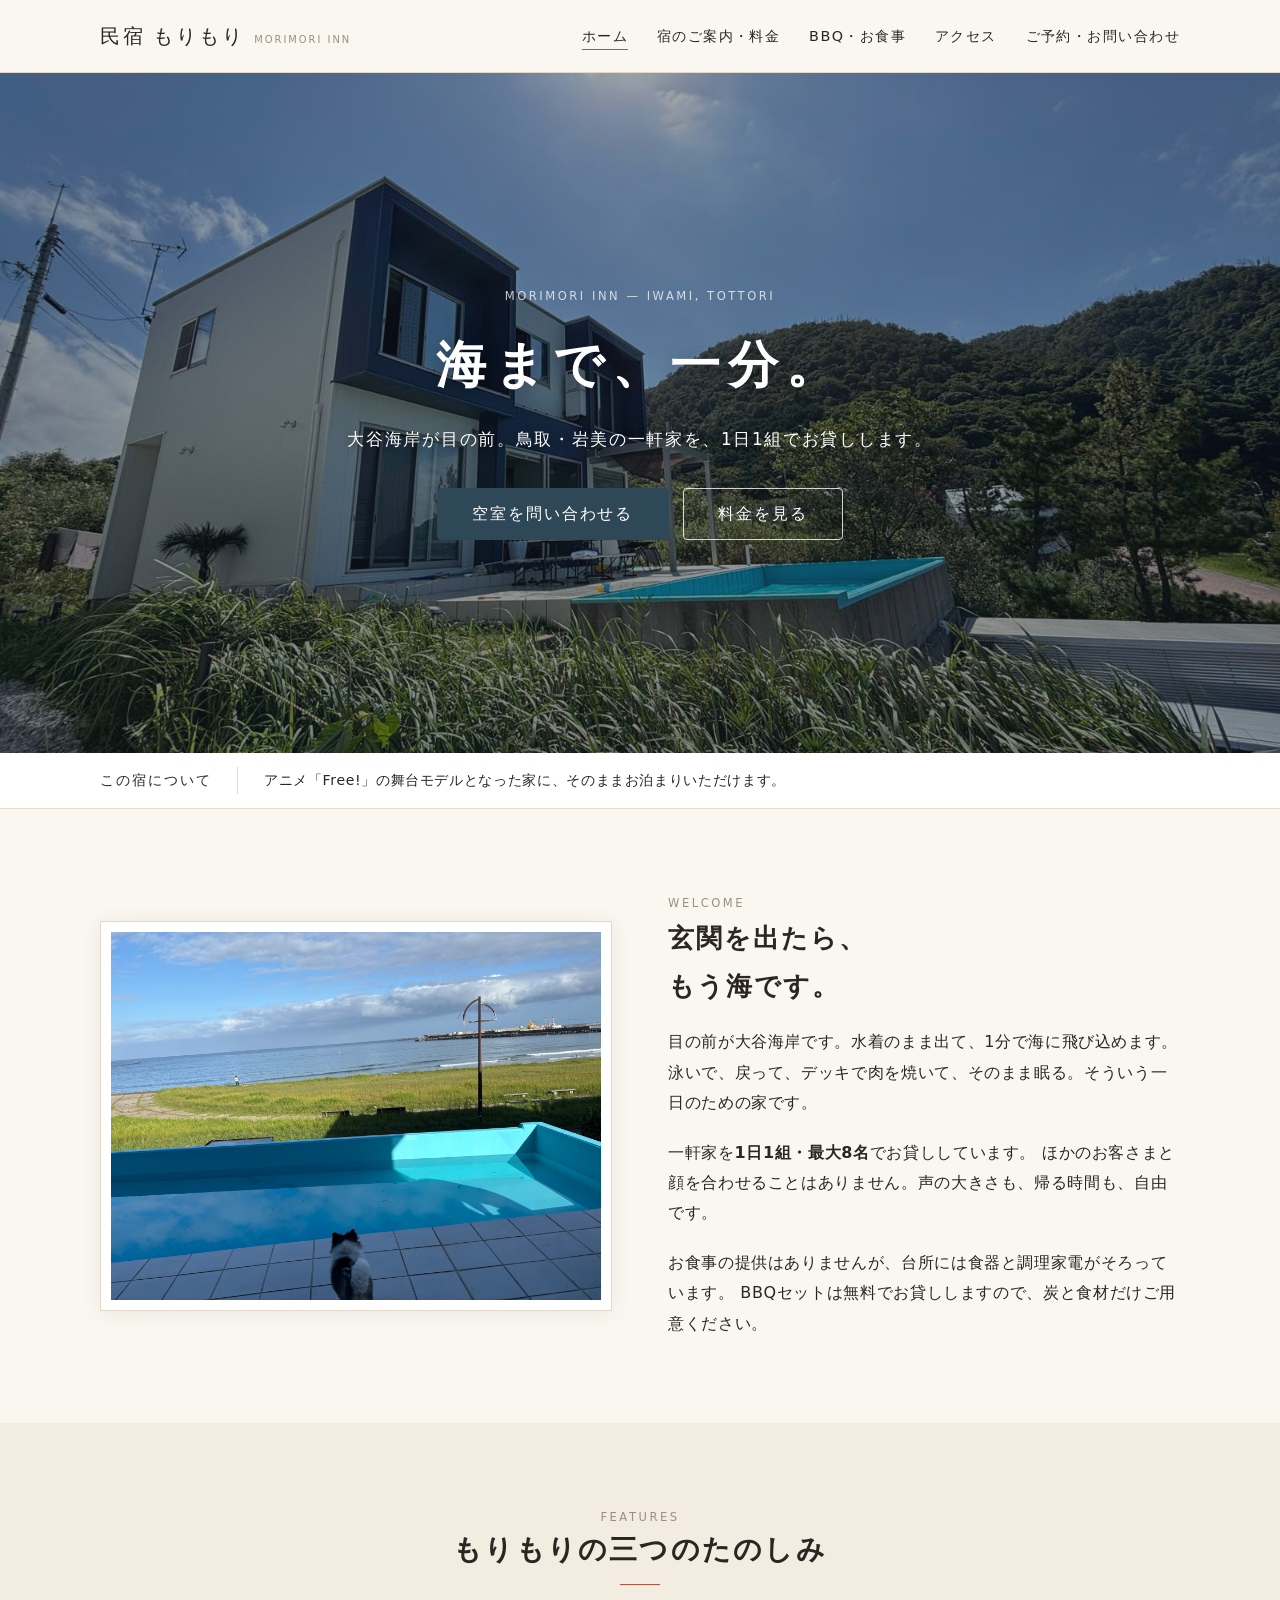
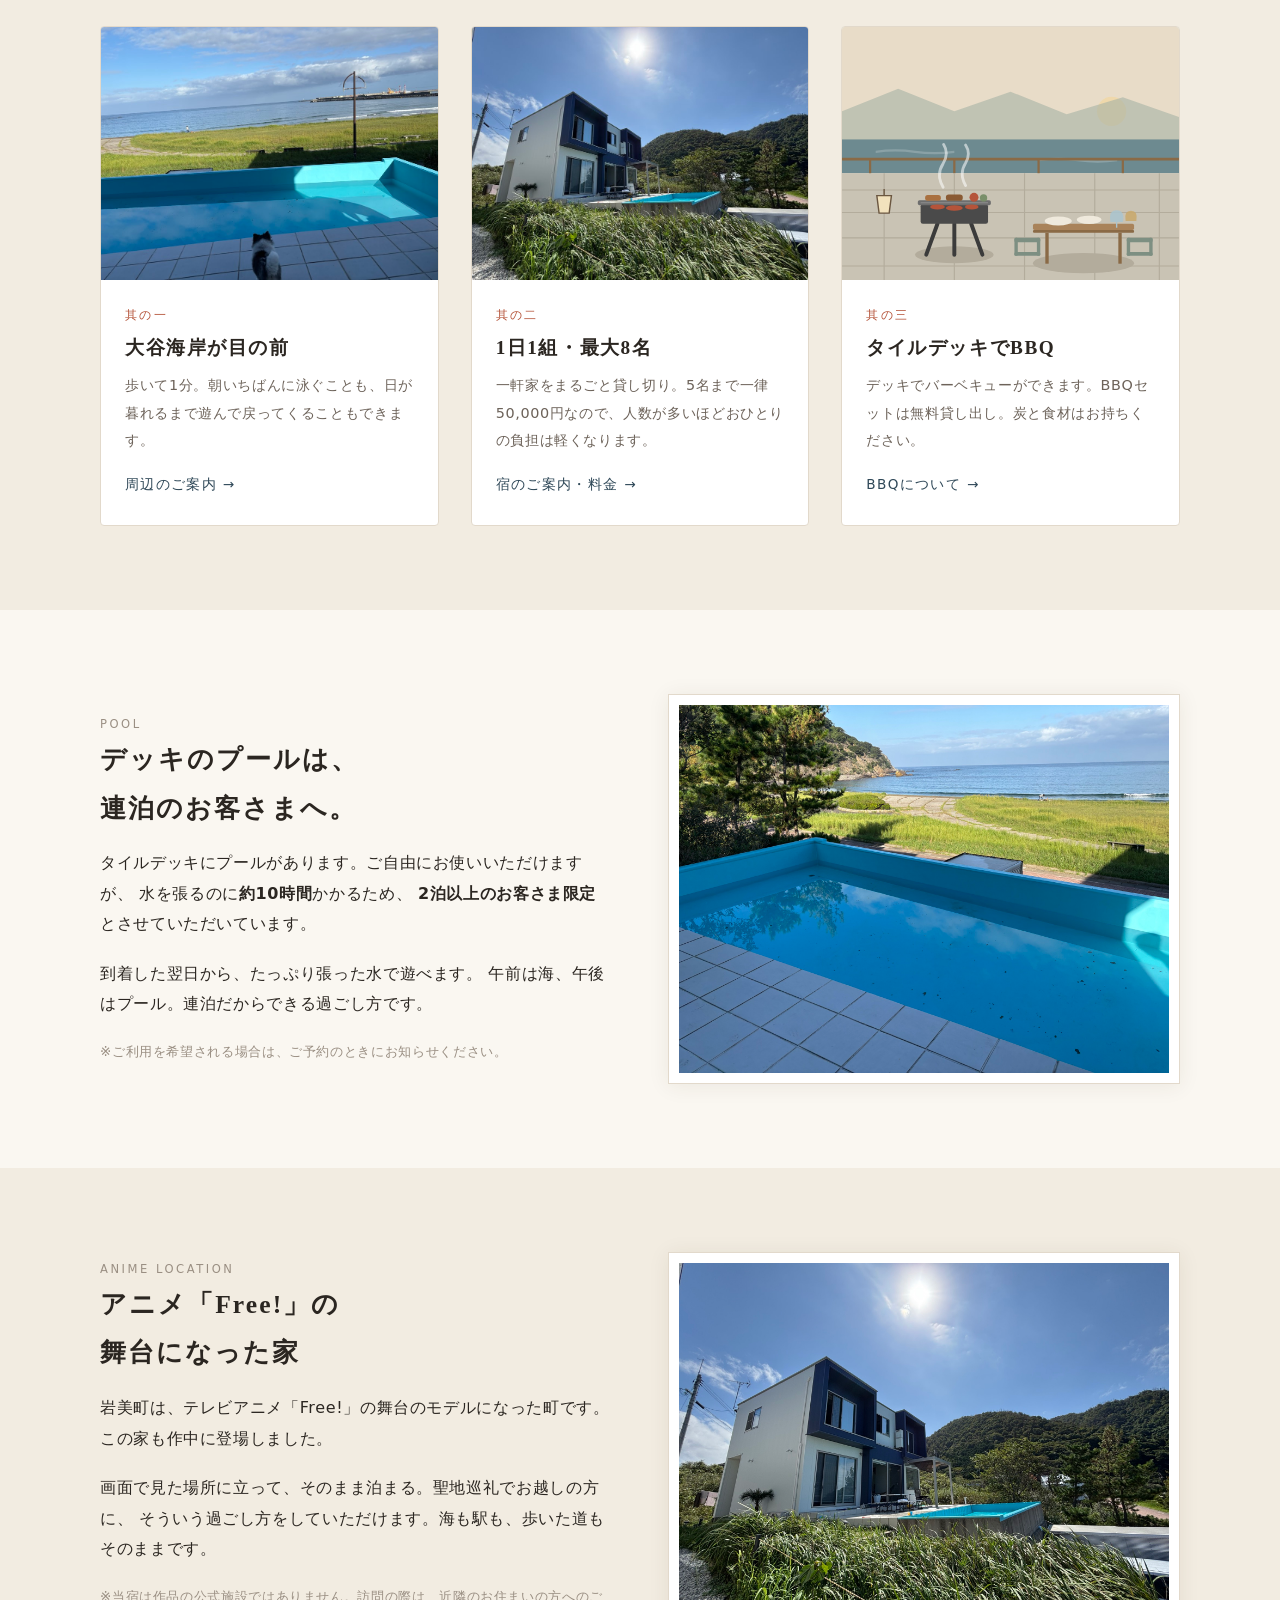
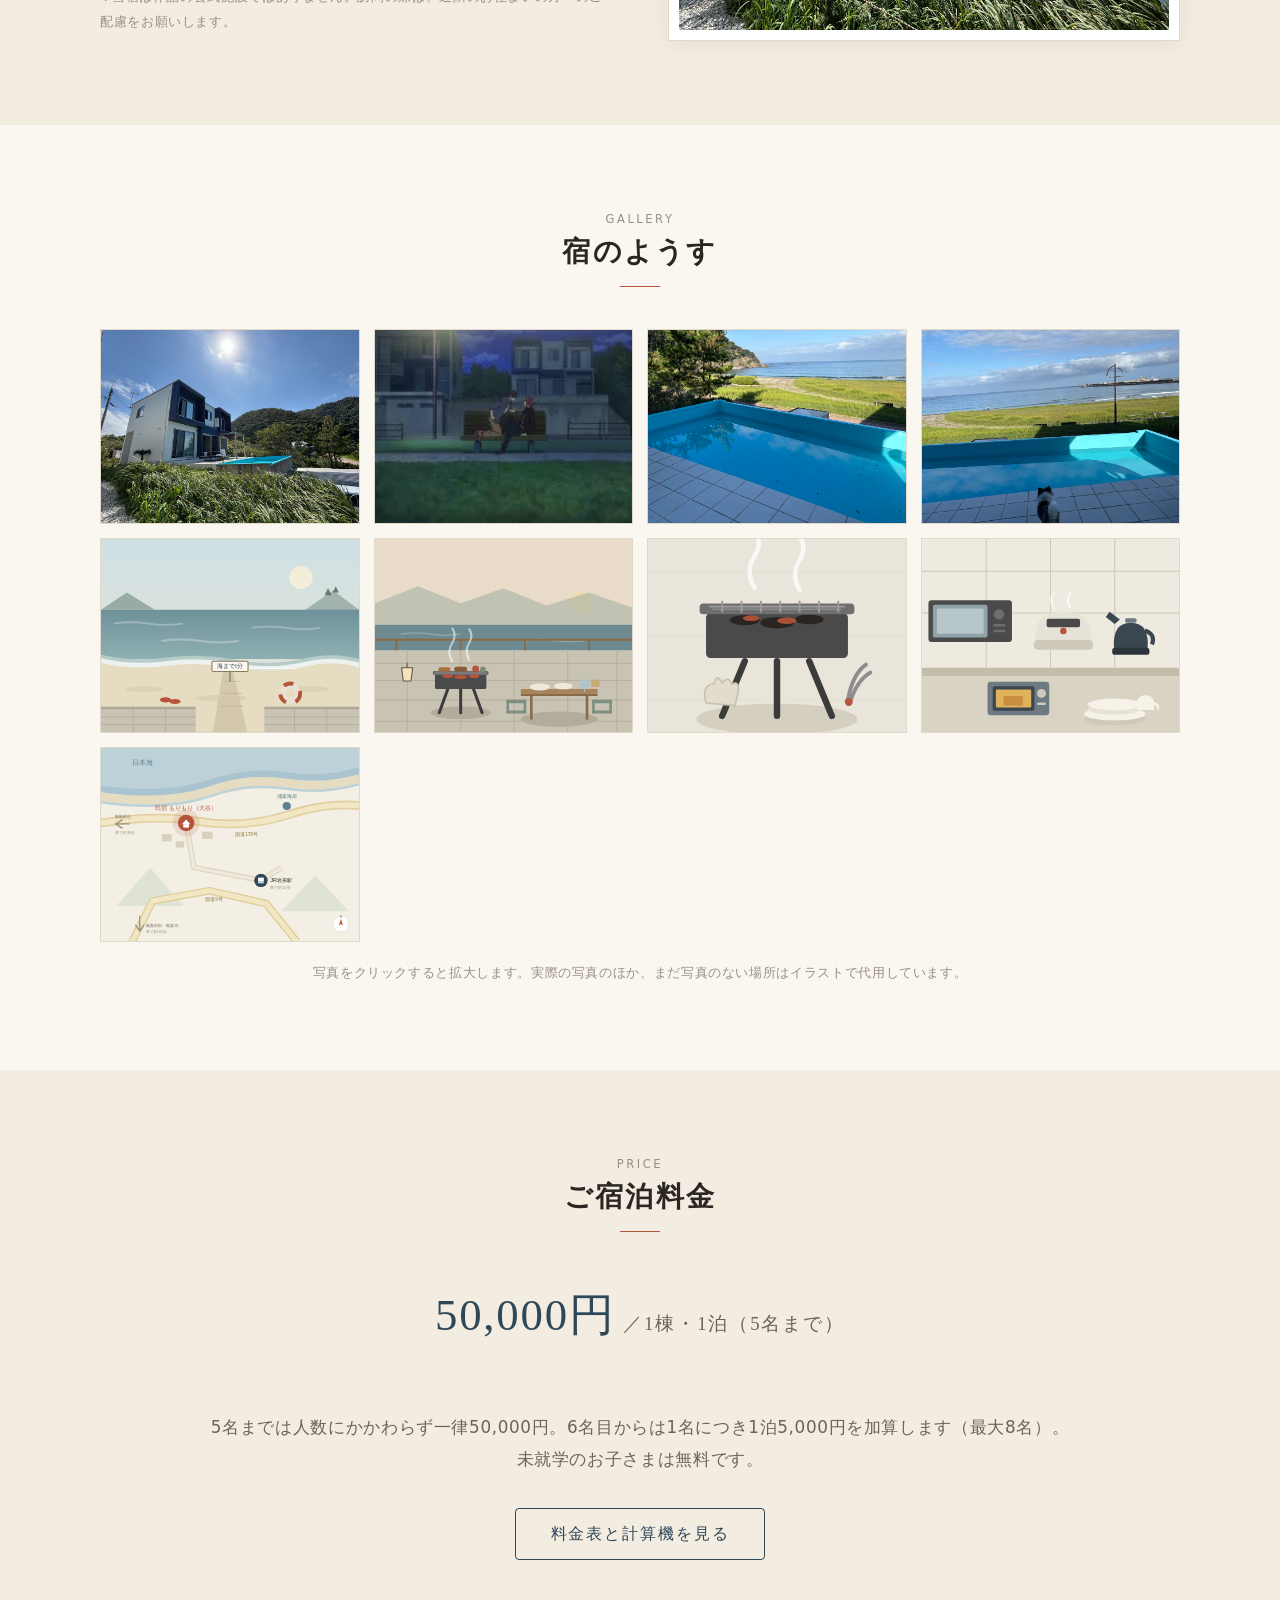
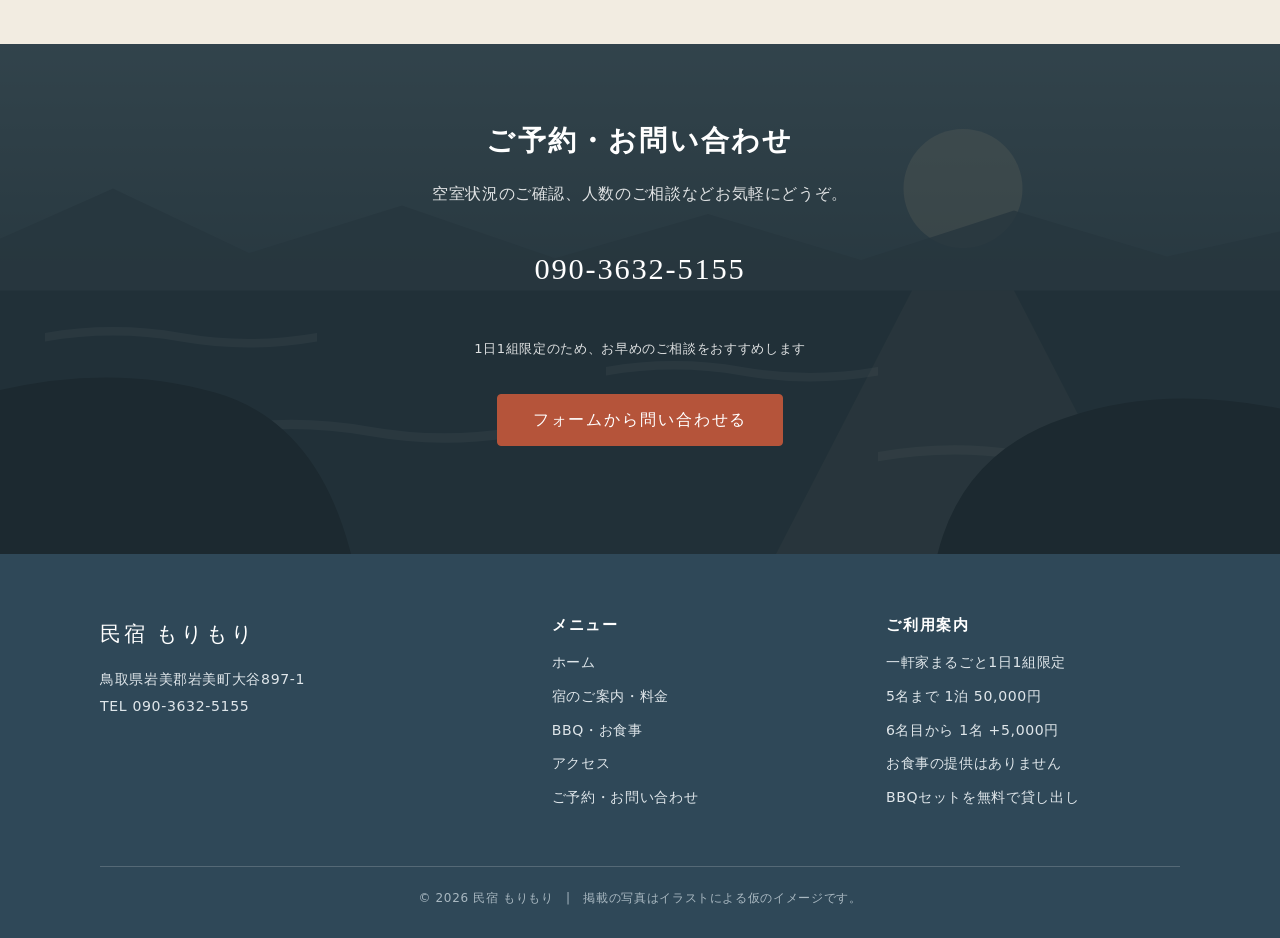
==== commit 1f018aca: "メニューの整理、ギャラリー追加、予約の流れの明確化 - ヘッダーのメニューから電話番号のタブを外し、未使用になったCSSも削除 - 「宿のようす」にアニメの場面の画像を追加 - 問い合わせ後はメールで" ====
--- a/index.html
+++ b/index.html
@@ -37,7 +37,6 @@
         <li><a href="bbq.html">BBQ・お食事</a></li>
         <li><a href="access.html">アクセス</a></li>
         <li><a href="contact.html">ご予約・お問い合わせ</a></li>
-        <li class="nav__tel"><a href="tel:09036325155">090-3632-5155</a></li>
       </ul>
     </nav>
   </div>
@@ -194,6 +193,7 @@
     </div>
     <div class="gallery reveal">
       <button type="button"><img src="images/photo-exterior-sm.jpg" alt="一軒家の外観。奥に山、手前にプールとデッキ" loading="lazy"></button>
+      <button type="button"><img src="images/anime-scene.jpg" alt="アニメ「Free!」に登場した場面" loading="lazy"></button>
       <button type="button"><img src="images/photo-pool-sm.jpg" alt="タイルデッキのプールと、その先に広がる大谷海岸" loading="lazy"></button>
       <button type="button"><img src="images/photo-sea-sm.jpg" alt="デッキから見た大谷海岸と沖の防波堤" loading="lazy"></button>
       <button type="button"><img src="images/beach.svg" alt="海までの道のりのイメージ" loading="lazy"></button>
--- a/css/style.css
+++ b/css/style.css
@@ -130,7 +130,6 @@
 .nav__list a:hover::after,
 .nav__list a[aria-current="page"]::after { transform: scaleX(1); transform-origin: left; }
 
-.nav__tel { font-family: var(--serif); font-size: 1rem; letter-spacing: .06em; }
 
 /* ハンバーガー */
 .nav-toggle {
@@ -444,7 +443,6 @@
   .nav__list li:last-child { border-bottom: 0; }
   .nav__list a { display: block; padding: 1em .2em; font-size: .95rem; }
   .nav__list a::after { display: none; }
-  .nav__tel { padding-top: 1.2em; }
 }
 
 @media (max-width: 900px) {
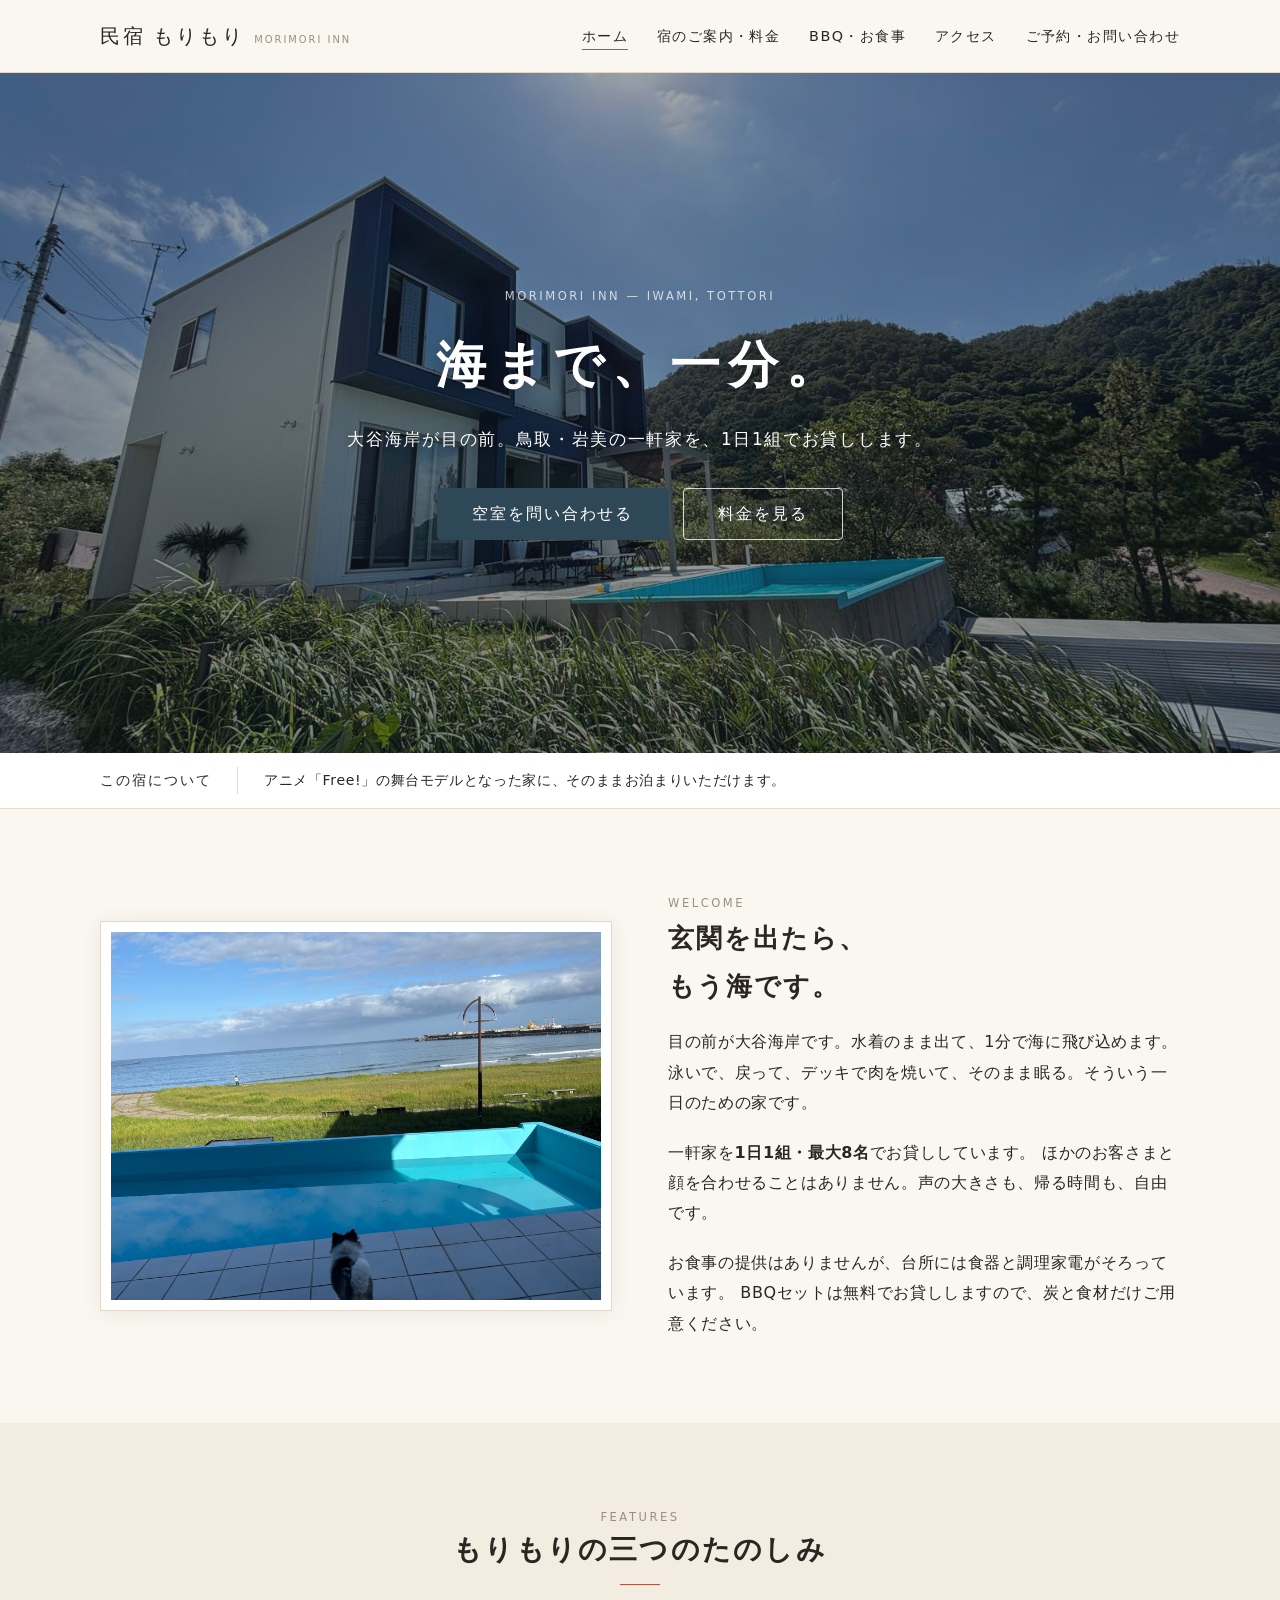
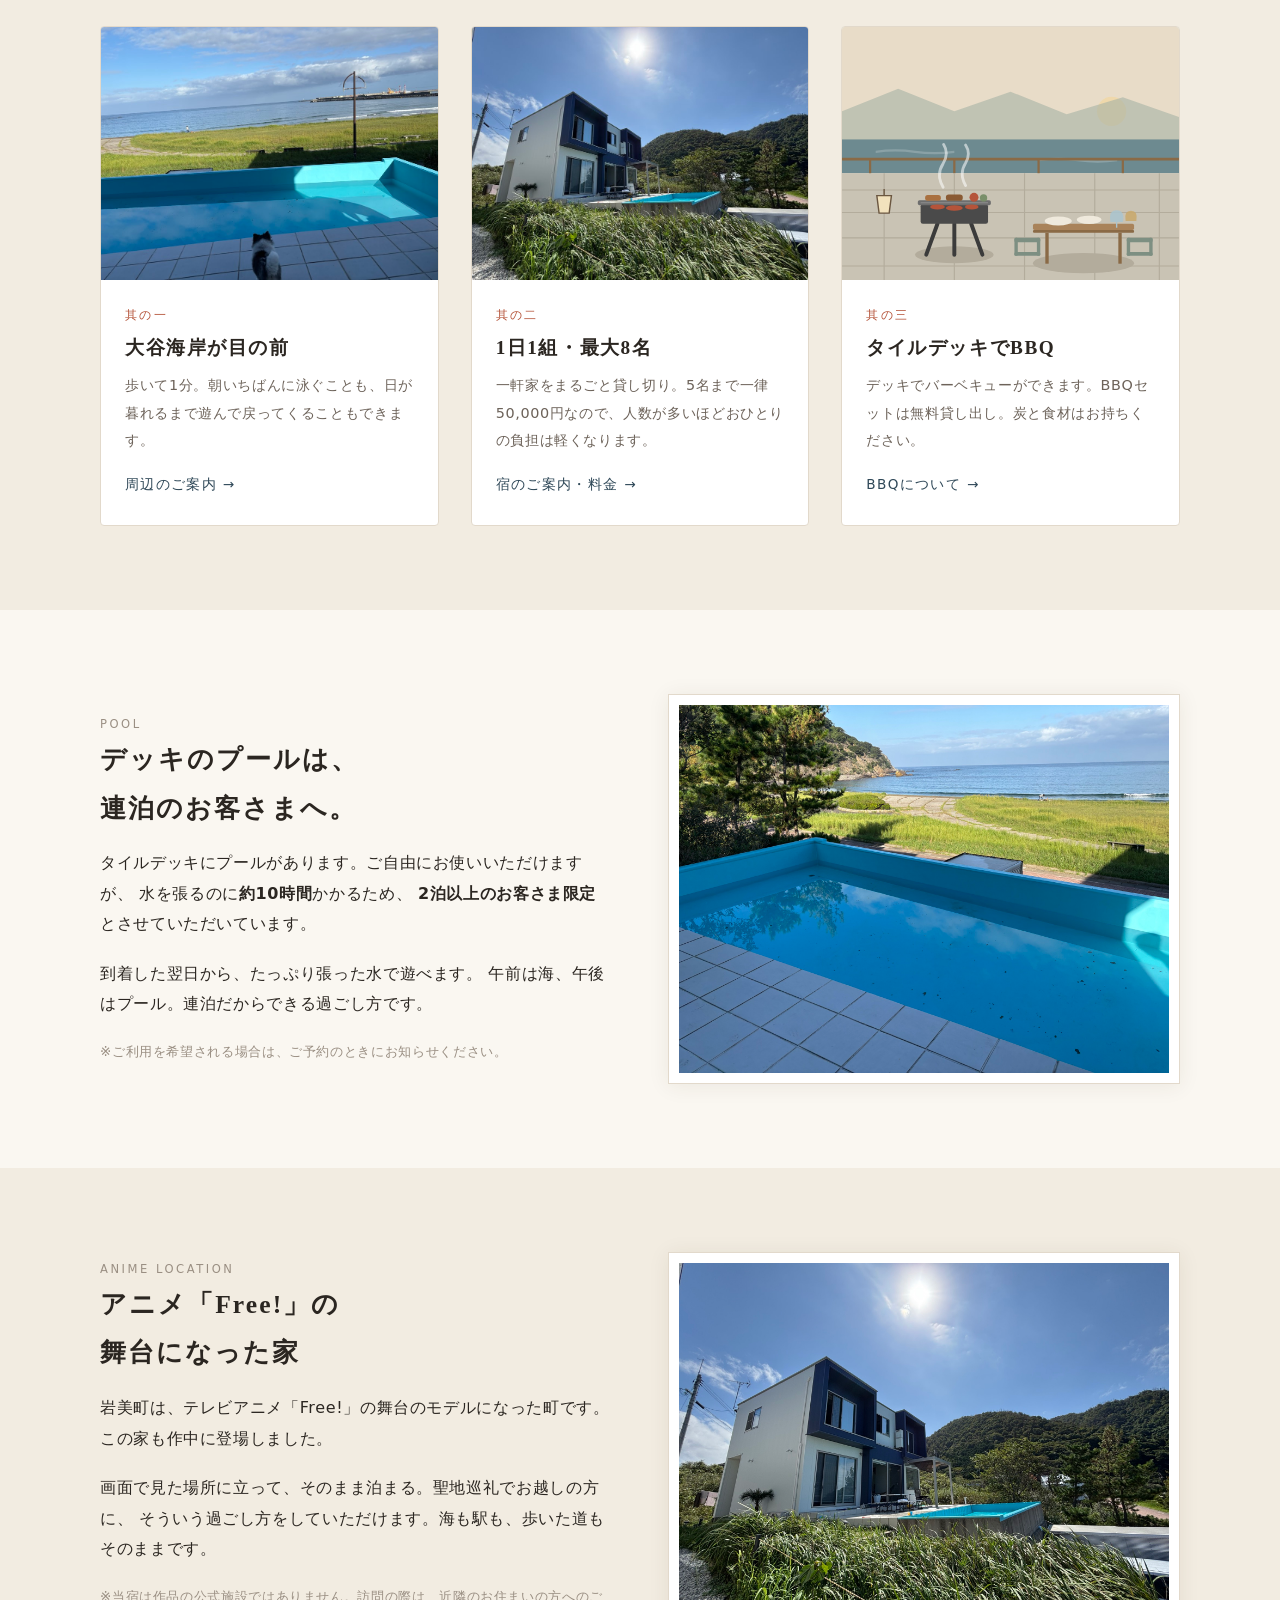
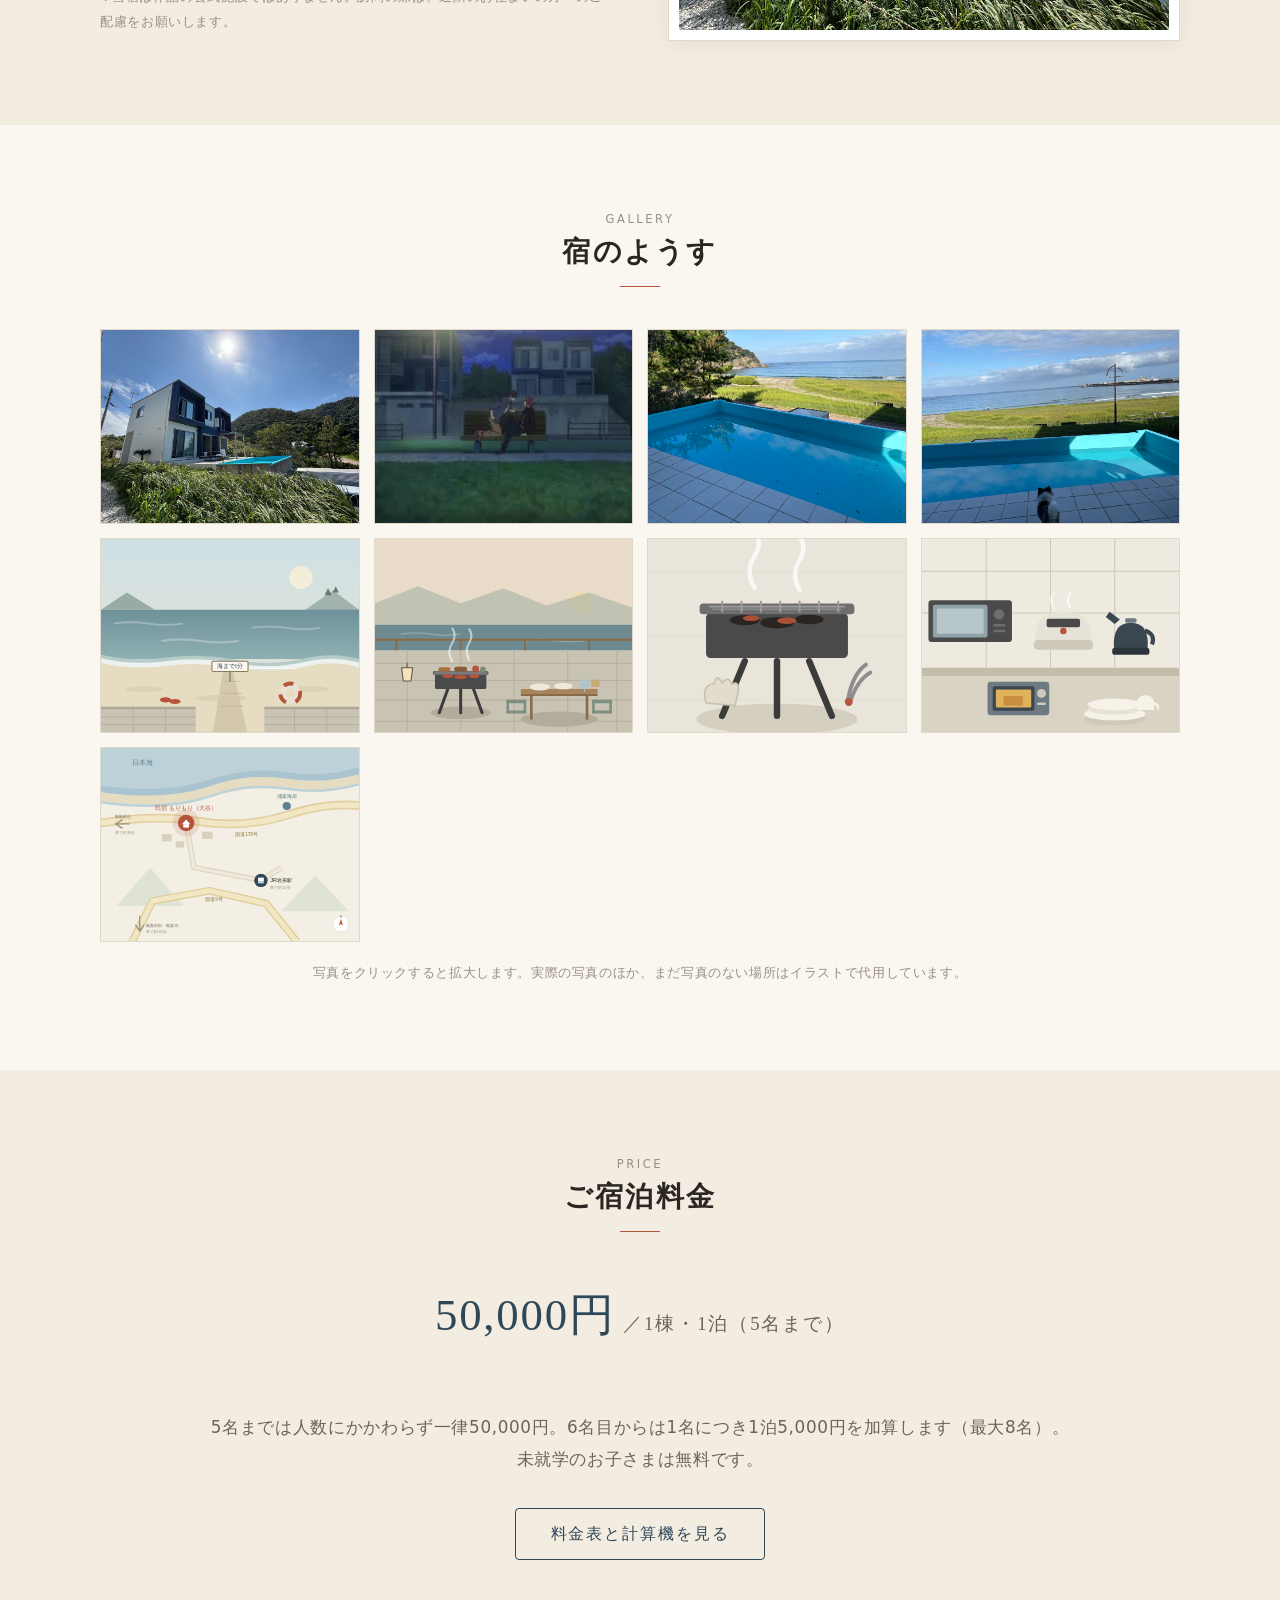
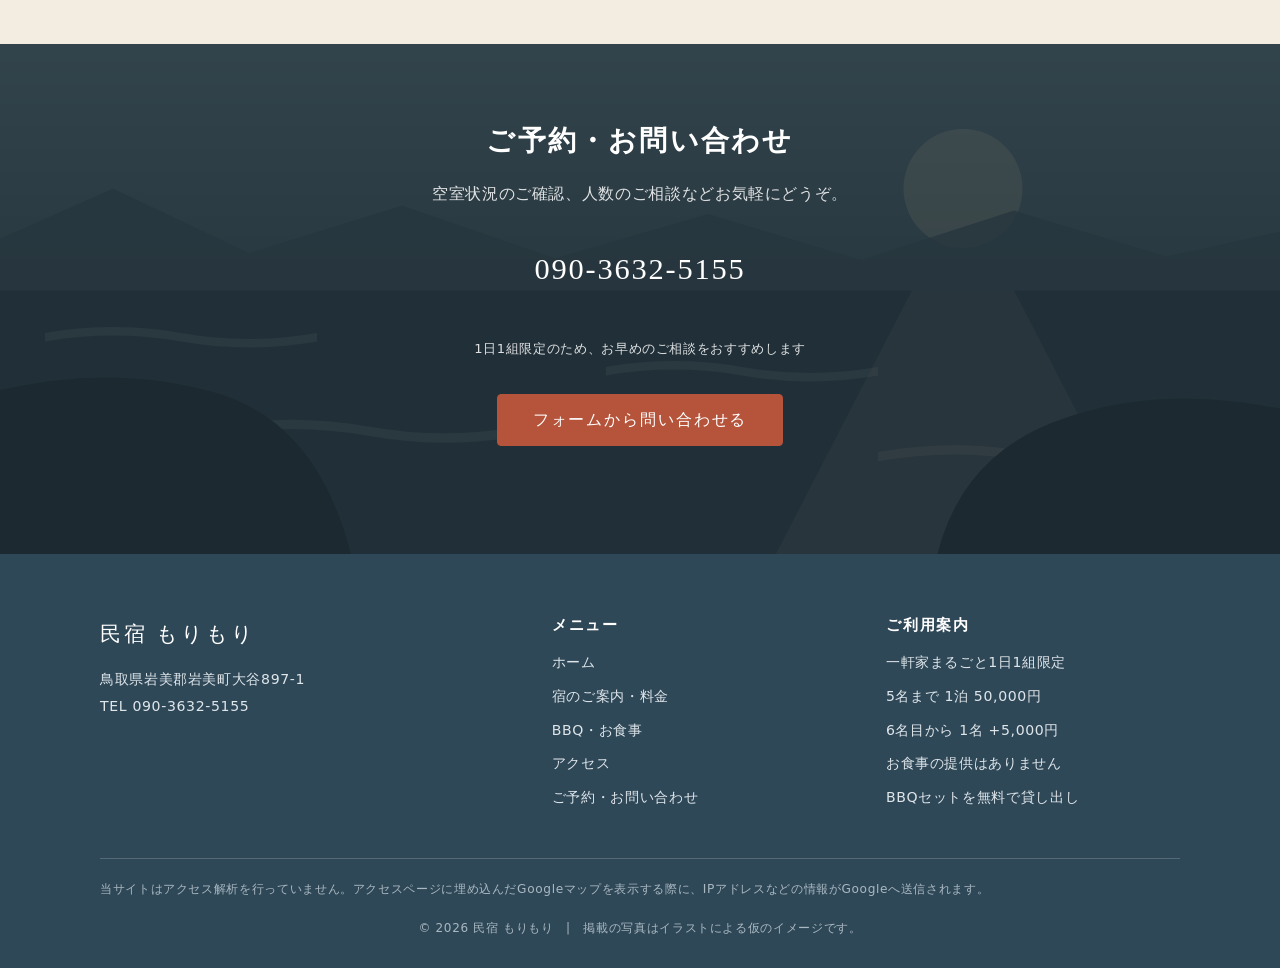
==== commit 8a2bf1b1: "買い出し先を具体的に記載し、プライバシーの一文を追加 BBQ用の食材をどこで買えるかが伝わっていなかったため、 Googleマップで所要時間を確認して表にした。  - BBQページに「近くの買い出し先" ====
--- a/index.html
+++ b/index.html
@@ -290,6 +290,9 @@
         </ul>
       </div>
     </div>
+    <p class="footer__policy">
+      当サイトはアクセス解析を行っていません。アクセスページに埋め込んだGoogleマップを表示する際に、IPアドレスなどの情報がGoogleへ送信されます。
+    </p>
     <p class="footer__copy">
       &copy; <span id="year">2026</span> 民宿 もりもり　|　掲載の写真はイラストによる仮のイメージです。
     </p>
--- a/css/style.css
+++ b/css/style.css
@@ -195,6 +195,12 @@
 .footer h3 { color: #fff; font-size: .95rem; letter-spacing: .12em; margin-bottom: .8em; }
 .footer ul { list-style: none; margin: 0; padding: 0; }
 .footer li { margin-bottom: .5em; }
+.footer__policy {
+  margin-top: 40px; padding-top: 20px;
+  border-top: 1px solid rgba(255,255,255,.18);
+  font-size: .76rem; line-height: 1.8; color: #a9b8c1;
+}
+.footer__policy + .footer__copy { margin-top: 16px; padding-top: 0; border-top: 0; }
 .footer__copy { margin-top: 48px; padding-top: 20px; border-top: 1px solid rgba(255,255,255,.18); text-align: center; font-size: .75rem; color: #a9b8c1; }
 
 /* スクロールで現れるアニメーション（JSが .is-visible を付与） */
@@ -293,6 +299,17 @@
 /* アクセス */
 .access-grid { display: grid; grid-template-columns: 1fr 1fr; gap: 48px; align-items: start; }
 .map-frame { border: 1px solid var(--line); background: var(--surface); padding: 10px; }
+
+/* Googleマップの埋め込み */
+.map-embed {
+  aspect-ratio: 4 / 3;
+  border: 1px solid var(--line);
+  background: var(--bg-tint);
+  overflow: hidden;
+}
+.map-embed iframe { display: block; width: 100%; height: 100%; border: 0; }
+.map-note { font-size: .84rem; margin-top: .8rem; }
+.map-note a::after { content: " ↗"; font-size: .9em; }
 .route { list-style: none; margin: 0; padding: 0; }
 .route li { position: relative; padding: 0 0 26px 30px; border-left: 1px solid var(--line); margin-left: 6px; }
 .route li:last-child { border-left-color: transparent; padding-bottom: 0; }
